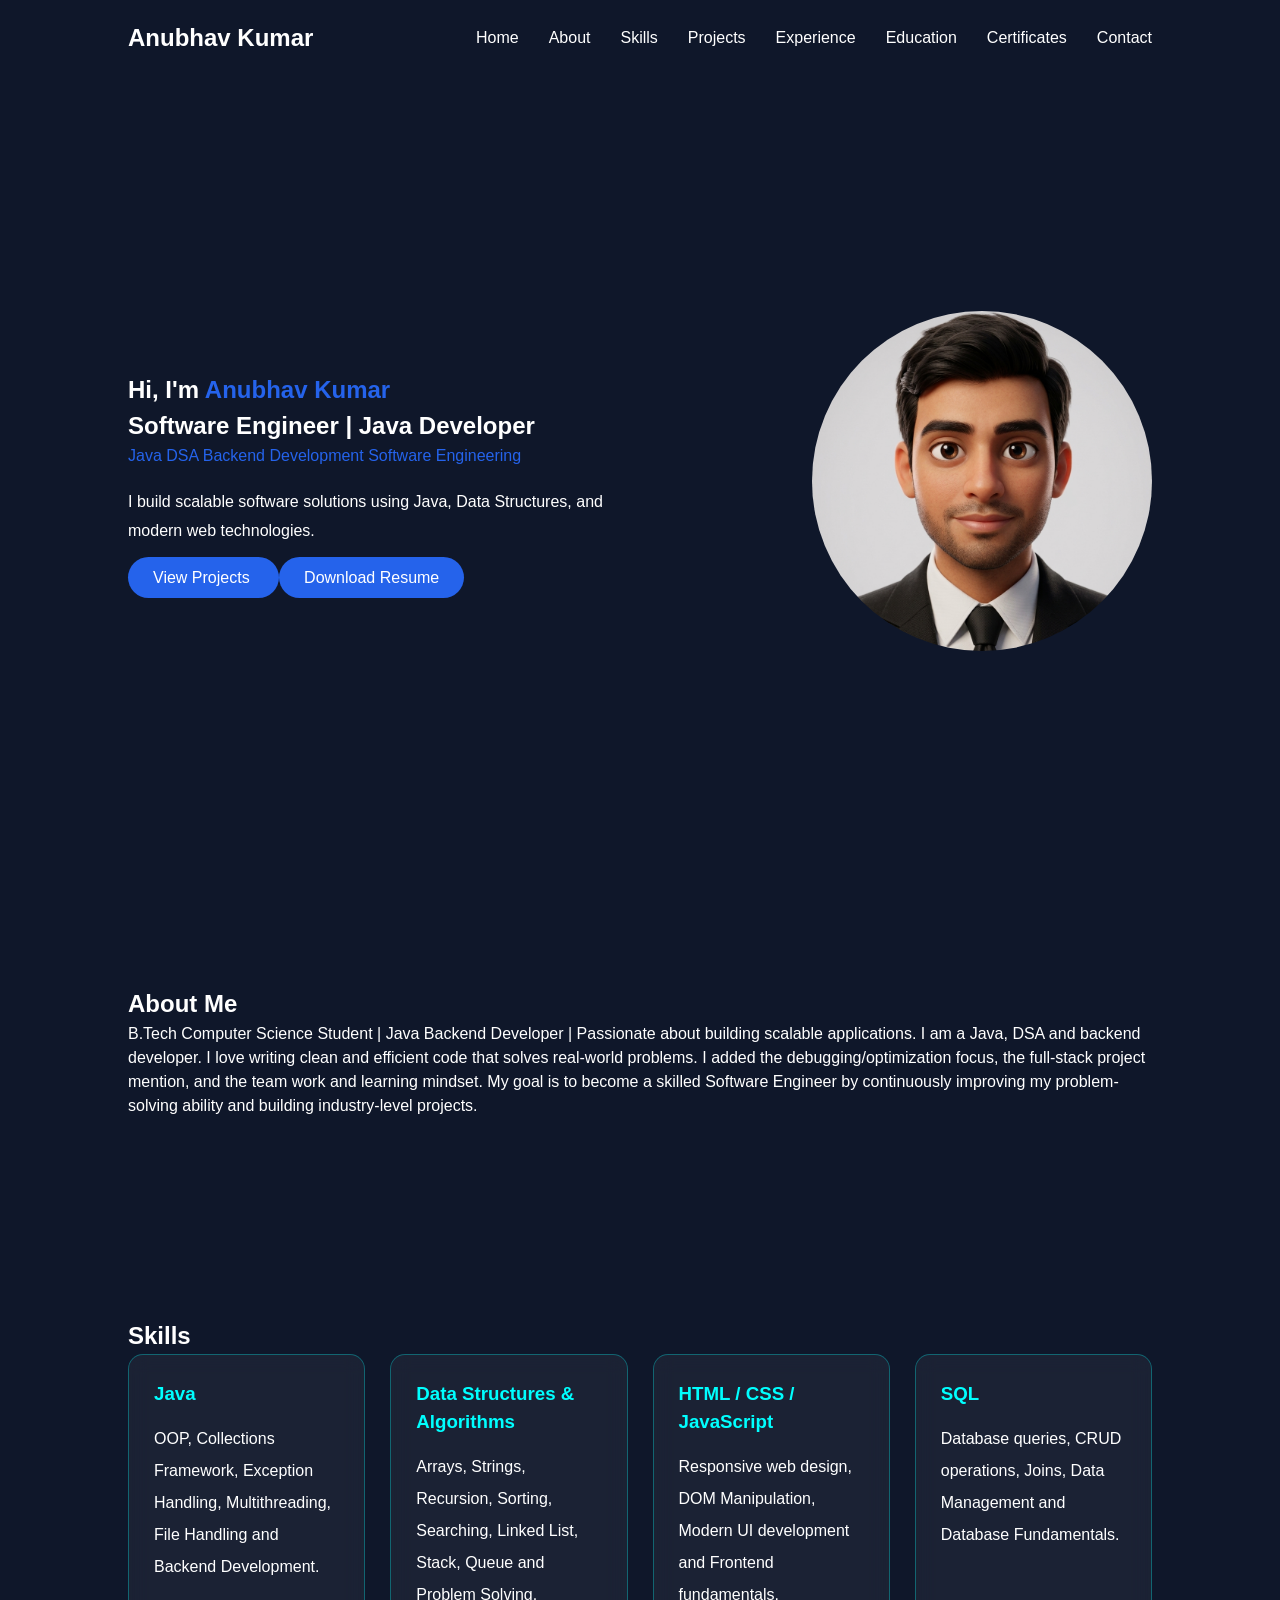
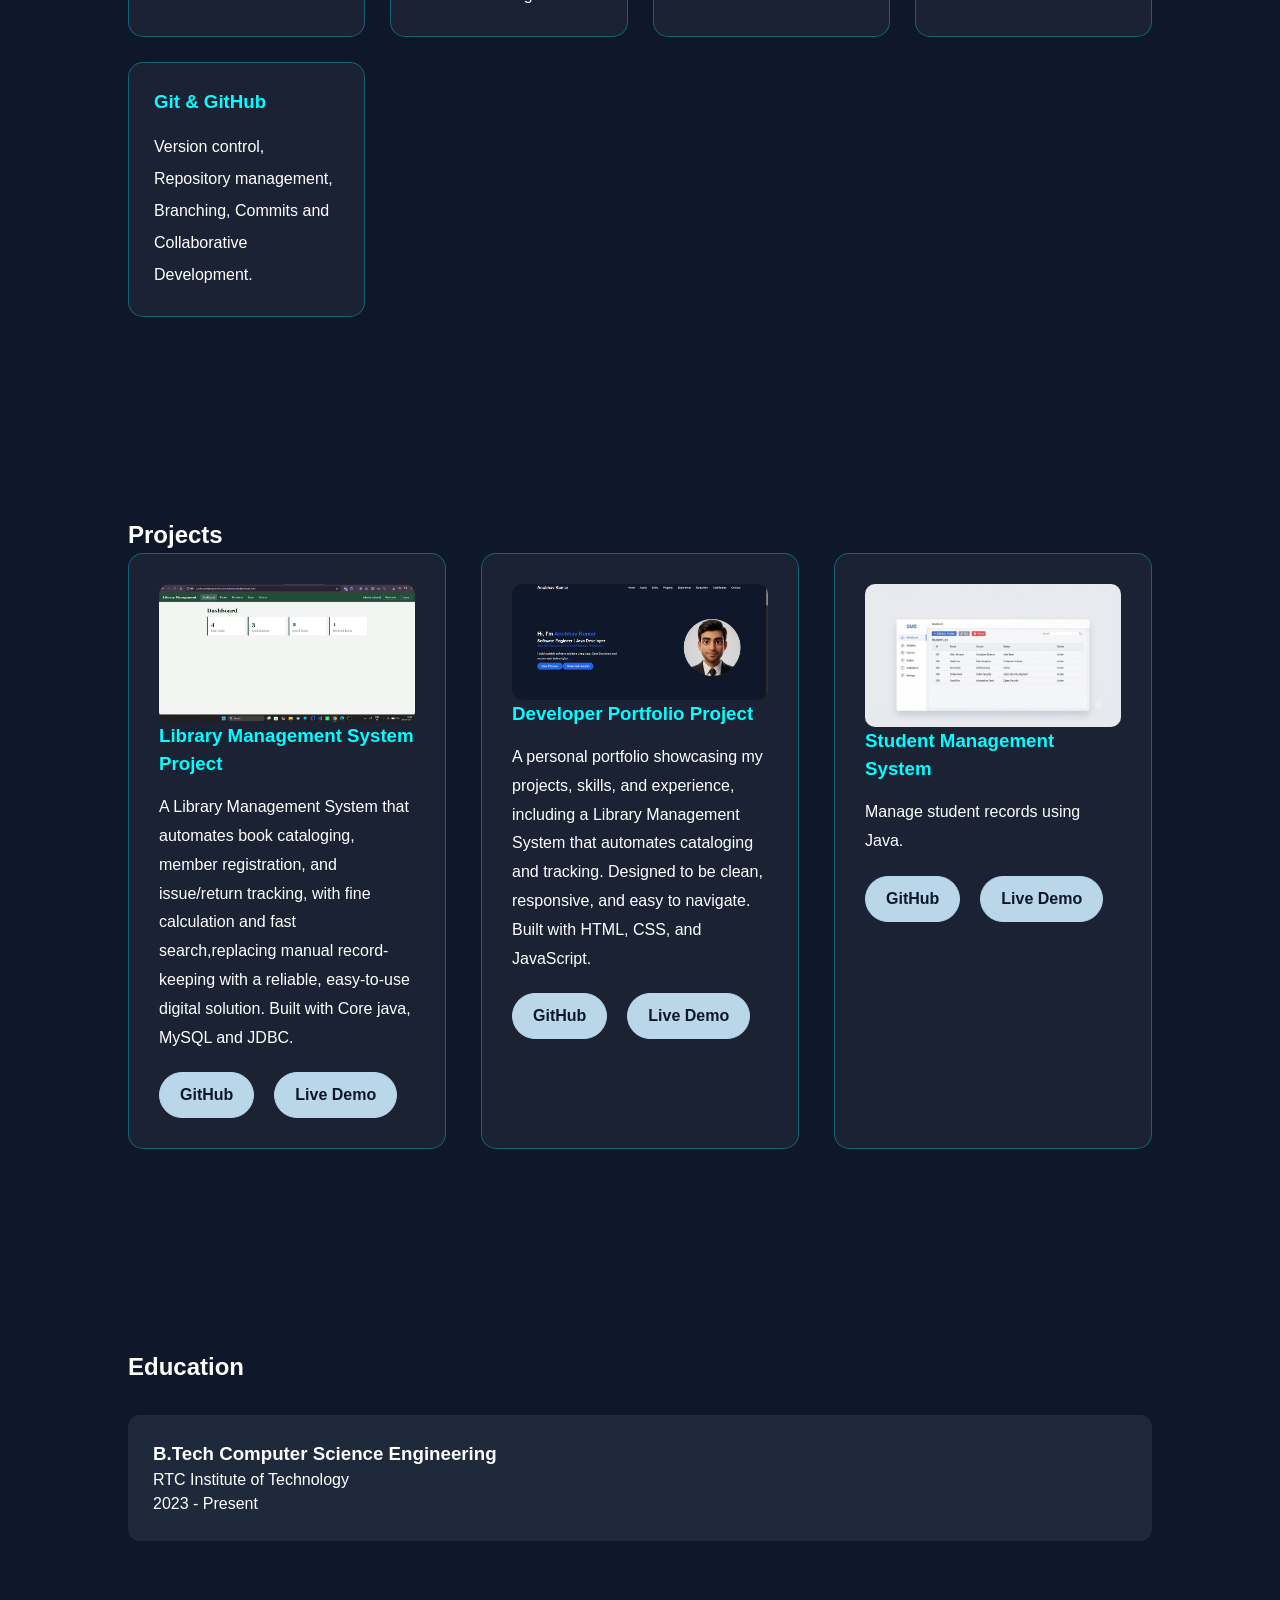
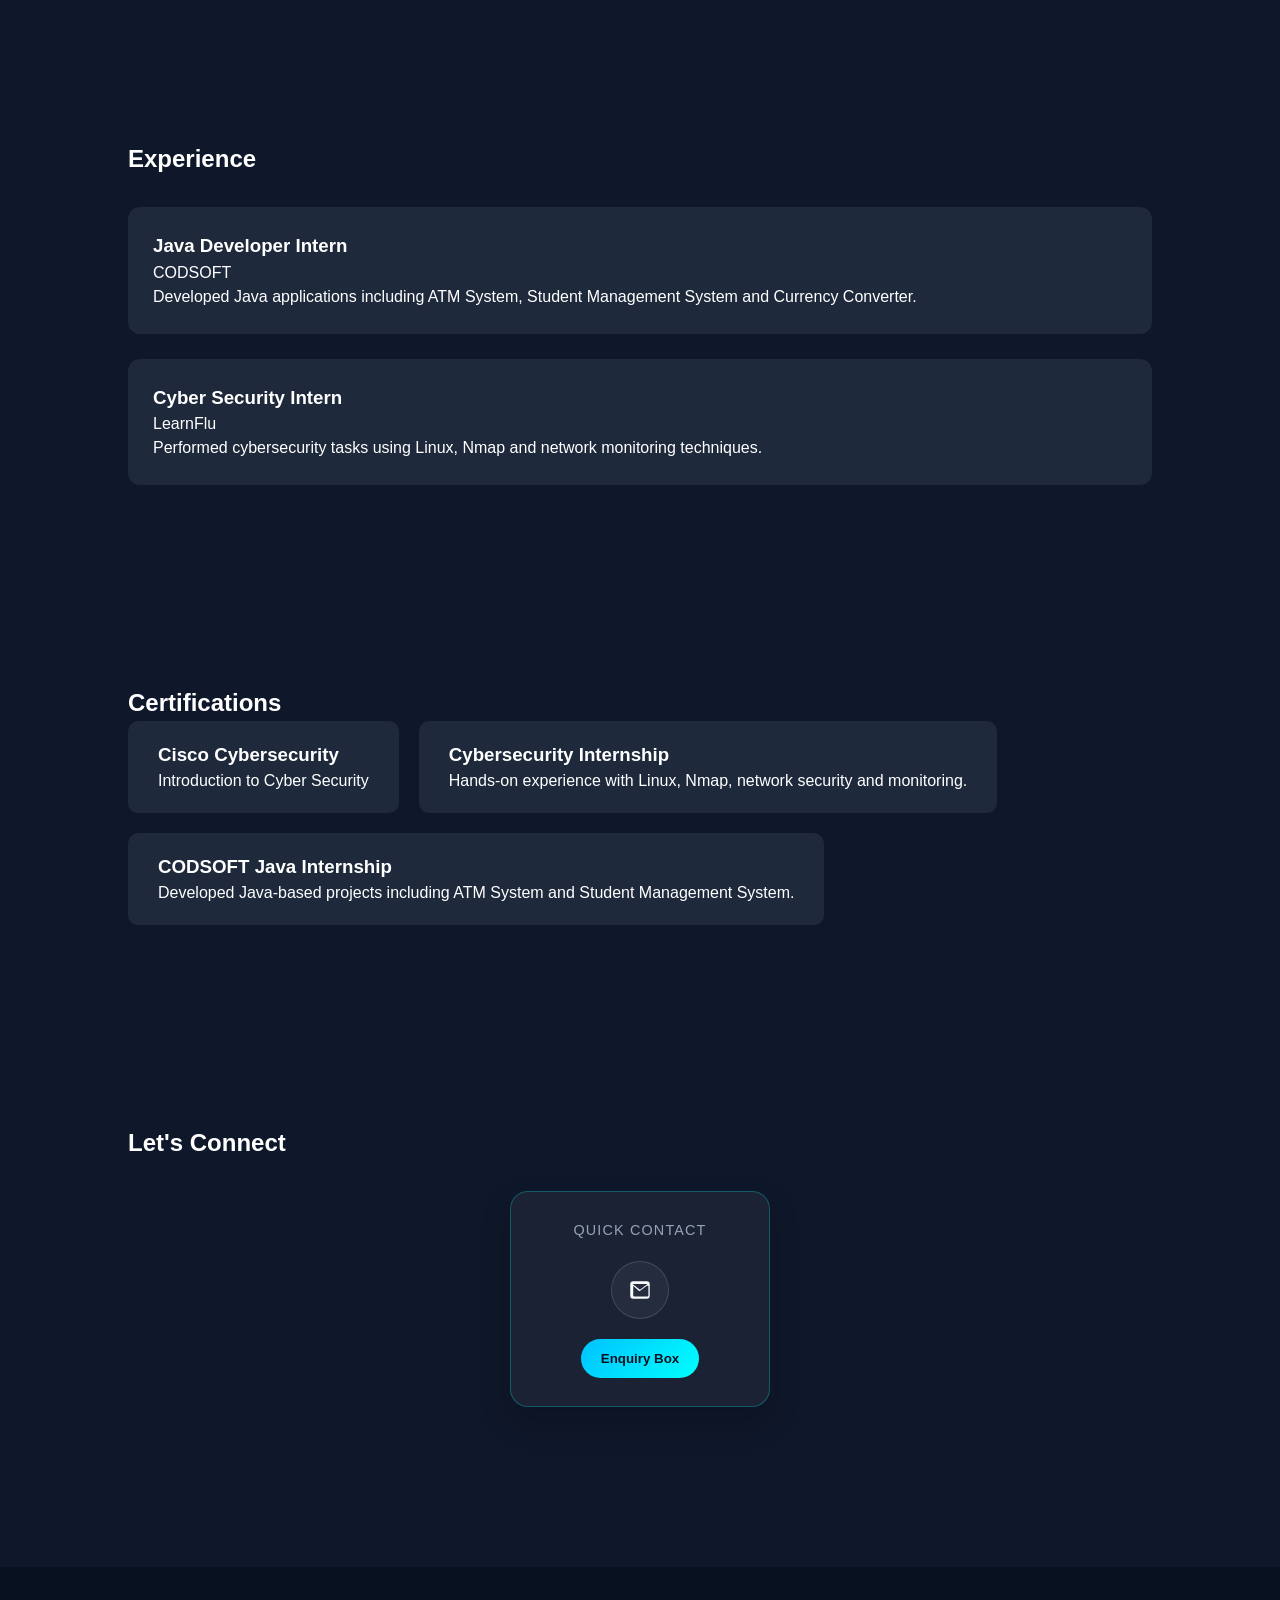
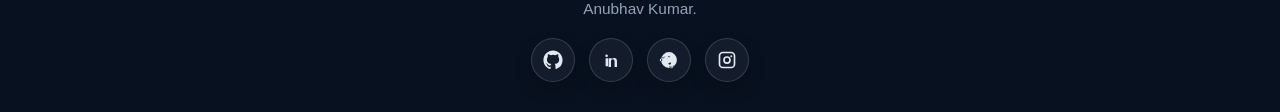
==== index.html @ 06cc213c "Update index.html" ====
<!DOCTYPE html>
<html lang="en">

<head>
    <meta charset="UTF-8">
    <meta name="viewport" content="width=device-width, initial-scale=1.0">

    <title>Anubhav's Portfolio</title>

    <link rel="stylesheet" href="css/reset.css">
    <link rel="stylesheet" href="css/variable.css">
    <link rel="stylesheet" href="css/main.css">
    <link rel="stylesheet" href="css/animations.css">
    <link rel="stylesheet" href="css/components.css">
    <link rel="stylesheet" href="css/responsive.css">

</head>

<body>

    <!-- Navbar -->
    <header>
        <nav class="navbar">
            <h2 class="logo">Anubhav Kumar  </h2>

           <ul class="nav-links">

            <li><a href="#home">Home</a></li>
            <li><a href="#about">About</a></li>
            <li><a href="#skills">Skills</a></li>
            <li><a href="#projects">Projects</a></li>
            <li><a href="#experience">Experience</a></li>
            <li><a href="#education">Education</a></li>
            <li><a href="#certifications">Certificates</a></li>
            <li><a href="#contact">Contact</a></li>

</ul>
        </nav>
    </header>


    <!-- Hero Section -->
    <section id="home" class="hero">

        <div class="hero-text">

            <h1>
                Hi, I'm <span>Anubhav Kumar</span>
            </h1>

            <h2>
                Software Engineer | Java Developer
            </h2>

            <div class="hero-tags">

            <span>Java</span>
            <span>DSA</span>
            <span>Backend Development</span>
            <span>Software Engineering</span>

</div>

            <p>
                I build scalable software solutions using Java,
                Data Structures, and modern web technologies.
            </p>

            <div class="hero-buttons">

            <a href="#projects" class="btn">
            View Projects
            </a>

            <a href="assets/projects/resume.pdf" class="btn secondary">
            Download Resume
</a>

</div>

        </div>


        <div class="hero-image">

            <img src="assets/profile/profile.png"
            alt="Anubhav Profile">

        </div>

    </section>



    <!-- About Section -->
    <section id="about" class="section">

        <h2>About Me</h2>

        <p>
        B.Tech Computer Science Student | Java Backend Developer | Passionate about building scalable applications.
        I am a Java, DSA and backend developer. I love writing clean and efficient code that solves real-world problems.
        I added the debugging/optimization focus, the full-stack project mention, and the team work and learning mindset.
        My goal is to become a skilled Software Engineer by continuously improving my problem-solving ability and building industry-level
        projects.
        </p>

    </section>



    <!-- Skills Section -->
    <section id="skills" class="section">

    <h2>Skills</h2>

    <div class="skills-container">


<div class="skill-card">

<h3>
Java
</h3>

<p>
OOP, Collections Framework, Exception Handling,
Multithreading, File Handling and Backend Development.
</p>

</div>



<div class="skill-card">

<h3>
Data Structures & Algorithms
</h3>

<p>
Arrays, Strings, Recursion, Sorting, Searching,
Linked List, Stack, Queue and Problem Solving.
</p>

</div>



<div class="skill-card">

<h3>
HTML / CSS / JavaScript
</h3>

<p>
Responsive web design, DOM Manipulation,
Modern UI development and Frontend fundamentals.
</p>

</div>



<div class="skill-card">

<h3>
SQL
</h3>

<p>
Database queries, CRUD operations,
Joins, Data Management and Database Fundamentals.
</p>

</div>



<div class="skill-card">

<h3>
Git & GitHub
</h3>

<p>
Version control, Repository management,
Branching, Commits and Collaborative Development.
</p>

</div>

</div>
</section>



    <!-- Projects Section -->
    <section id="projects" class="section">

        <h2>Projects</h2>


        <div class="project-container">


            <div class="project-card">

              <img
                src="assets/projects/Dashboard.png"
                alt="Library Management System Project">

                <h3>
                    Library Management System Project
                </h3>

               <p>
                A Library Management System that automates book cataloging, member registration,
                and issue/return tracking, with fine calculation and fast search,replacing
                manual record-keeping with a reliable, easy-to-use digital solution. Built with Core java, MySQL and JDBC.
                </p>

                <div class="project-links">
               <ul>
                <li><a href="https://github.com/Anubhavkr0007/library-Management--System">GitHub</a></li>

                <li><a href="#">Live Demo
                </a>
                </li>
                </ul>

            </div>

            </div>

            <div class="project-card">
                <img
                src="assets/projects/Preview.png"
                alt="Enterprise banking system project">

            <h3>
            Developer Portfolio Project
            </h3>

            <p>
            A personal portfolio showcasing my projects, skills, and experience,
            including a Library Management System that automates cataloging and tracking.
            Designed to be clean, responsive, and easy to navigate.
            Built with HTML, CSS, and JavaScript.
            </p>

            <div class="project-links">
               <ul>
                <li><a href="https://github.com/Anubhavkr0007/Portfolio">GitHub</a></li>

                <li><a href="https://my-portfolioio.vercel.app/">Live Demo
                </a>
                </li>
                </ul>
            </div>

        </div>



            <div class="project-card">

                <img src="assets/projects/student-management-system.png"
                alt="Student Management System">
                <h3>
                    Student Management System
                </h3>

                <p>
                    Manage student records using Java.
                </p>

                <div class="project-links">

                <ul>
                <li><a href="https://github.com/Anubhavkr0007/CODSOFT_TASK_5">GitHub</a></li>

                <li><a href="https://lnkd.in/p/dpTBhFwh">Live Demo
                </a>
                </li>
                </ul>

            </div>

            </div>



        </div>


    </section>

    <section id="education" class="section">

    <h2>Education</h2>

    <div class="timeline">

        <div class="timeline-card">

            <h3>B.Tech Computer Science Engineering</h3>

            <p>RTC Institute of Technology</p>

            <span>2023 - Present</span>

        </div>

    </div>

</section>

<section id="experience" class="section">

<h2>Experience</h2>

<div class="timeline">

<div class="timeline-card">

<h3>Java Developer Intern</h3>

<p>CODSOFT</p>

<span>
Developed Java applications including ATM System,
Student Management System and Currency Converter.
</span>

</div>

<div class="timeline-card">

<h3>Cyber Security Intern</h3>

<p>LearnFlu</p>

<span>
Performed cybersecurity tasks using Linux,
Nmap and network monitoring techniques.
</span>

</div>

</div>

</section>

<section id="certifications" class="section">

<h2>Certifications</h2>

<div class="certificate-container">


    <div class="certificate-card">

        <h3>
            Cisco Cybersecurity
        </h3>

        <p>
            Introduction to Cyber Security
        </p>

    </div>


    <div class="certificate-card">

        <h3>
            Cybersecurity Internship
        </h3>

        <p>
            Hands-on experience with Linux,
            Nmap, network security and monitoring.
        </p>


    </div>



    <div class="certificate-card">

        <h3>
            CODSOFT Java Internship
        </h3>

        <p>
            Developed Java-based projects including
            ATM System and Student Management System.
        </p>

    </div>


</div>

</section>

<section id="contact" class="section">

<h2>Let's Connect</h2>

<div class="contact-wrapper">

    <div class="contact-card">

        <p class="contact-label">Quick Contact</p>

        <a class="mail-link" href="mailto:anubhavkumar2607@gmail.com" aria-label="Send an email">
            <svg viewBox="0 0 24 24" aria-hidden="true"><path d="M3 6.75A2.75 2.75 0 0 1 5.75 4h12.5A2.75 2.75 0 0 1 21 6.75v10.5A2.75 2.75 0 0 1 18.25 20H5.75A2.75 2.75 0 0 1 3 17.25V6.75Zm2.1-.25 6.9 5.24 6.9-5.24H5.1Zm13.15 1.5-6.03 4.58a1.25 1.25 0 0 1-1.44 0L5.75 8v9.25c0 .41.34.75.75.75h12.5c.41 0 .75-.34.75-.75V8Z"/></svg>
        </a>

        <button class="enquiry-trigger" type="button">Enquiry Box</button>

    </div>

</div>

<div class="contact-modal" id="contactModal" aria-hidden="true">

    <div class="contact-modal-backdrop" data-close-modal="true"></div>

    <div class="contact-modal-dialog" role="dialog" aria-modal="true" aria-labelledby="contactModalTitle">

        <button class="modal-close" type="button" aria-label="Close enquiry form">×</button>

        <h3 id="contactModalTitle">Work & Enquiry</h3>

        <form class="contact-form" action="mailto:anubhavkumar2607@gmail.com" method="post" enctype="text/plain">

            <label>
                Full Name
                <input type="text" name="name" placeholder="Your name" required>
            </label>

            <label>
                Email
                <input type="email" name="email" placeholder="Your email" required>
            </label>

            <label>
                Message
                <textarea name="message" placeholder="Tell me about your project or enquiry..." required></textarea>
            </label>

            <button type="submit">Send Message</button>  
            <p class="contact-form-status" id="contactFormStatus" role="status" aria-live="polite"></p>
            

        </form>

    </div>

</div>

</section>

<footer>

<p class="footer-text">
Anubhav Kumar.

</p>

<div class="social-links">

<a class="social-link" href="https://github.com/Anubhavkr0007" aria-label="GitHub" target="_blank" rel="noreferrer">
  <svg viewBox="0 0 24 24" aria-hidden="true"><path d="M12 .5C5.65.5.5 5.65.5 12c0 5.08 3.29 9.39 7.86 10.9.58.11.79-.25.79-.56v-2.17c-3.2.7-3.88-1.53-3.88-1.53-.53-1.35-1.3-1.71-1.3-1.71-1.06-.72.08-.71.08-.71 1.17.08 1.78 1.2 1.78 1.2 1.04 1.79 2.72 1.27 3.39.97.11-.76.41-1.28.75-1.57-2.55-.29-5.24-1.28-5.24-5.68 0-1.25.45-2.28 1.18-3.08-.12-.29-.51-1.46.11-3.04 0 0 .97-.31 3.17 1.18a10.95 10.95 0 0 1 5.77 0c2.19-1.49 3.16-1.18 3.16-1.18.62 1.58.23 2.75.11 3.04.74.8 1.18 1.83 1.18 3.08 0 4.41-2.7 5.38-5.27 5.66.42.37.79 1.09.79 2.2v3.26c0 .31.2.68.8.56A11.51 11.51 0 0 0 23.5 12C23.5 5.65 18.35.5 12 .5Z"/></svg>
</a>
<a class="social-link" href="https://www.linkedin.com/in/anubhavkr07/" aria-label="LinkedIn" target="_blank" rel="noreferrer">
  <svg viewBox="0 0 24 24" aria-hidden="true"><path d="M6.94 8.5A1.56 1.56 0 1 1 6.94 5.4a1.56 1.56 0 0 1 0 3.1ZM5.5 9.8h2.9v9.7H5.5V9.8Zm4.67 0h2.77v1.33h.04c.39-.73 1.33-1.5 2.74-1.5 2.93 0 3.47 1.93 3.47 4.44v6.43h-2.9v-6.02c0-1.43-.03-3.27-1.99-3.27-2 0-2.31 1.56-2.31 3.16v6.13h-2.9V9.8Z"/></svg>
</a>
<a class="social-link" href="https://leetcode.com/u/Anubhavkr26/" aria-label="LeetCode" target="_blank" rel="noreferrer">
  <svg viewBox="0 0 24 24" aria-hidden="true"><path d="M17.72 6.48c.56.56.56 1.47 0 2.03l-1.06 1.06a1.44 1.44 0 0 1-2.03-2.03l1.06-1.06a1.44 1.44 0 0 1 2.03 0ZM7.3 16.9c-.56.56-1.47.56-2.03 0l-1.06-1.06a1.44 1.44 0 0 1 2.03-2.03l1.06 1.06c.56.56.56 1.47 0 2.03Zm3.38-2.3 2.14-2.14 1.41 1.41-2.14 2.14-1.41-1.41Zm-1.64-5.86A8.5 8.5 0 0 1 18 12.15a1.82 1.82 0 0 1-2.57 1.64l-2.51-1.15-2.46 2.45-1.42-1.41 2.46-2.45-1.13-2.45A1.82 1.82 0 0 1 9.26 7.6c.81 0 1.53.39 1.94 1.04Zm2.76 8.35a1.5 1.5 0 0 0 2.12 0 1.5 1.5 0 0 0 0-2.12 1.5 1.5 0 0 0-2.12 0 1.5 1.5 0 0 0 0 2.12Zm-8.38-8.5A1.5 1.5 0 1 0 7.25 7.2a1.5 1.5 0 0 0 0 2.12Zm8.38 11.25A1.5 1.5 0 1 0 17.38 18a1.5 1.5 0 0 0 0 2.12Zm-9.38-9.38a1.5 1.5 0 1 0 0 3 1.5 1.5 0 0 0 0-3Zm9.38-3a1.5 1.5 0 1 0 0 3 1.5 1.5 0 0 0 0-3ZM12 2.5a9.5 9.5 0 1 1 0 19 9.5 9.5 0 0 1 0-19Z"/></svg>
</a>
<a class="social-link" href="https://www.instagram.com/anubhav.kumaaar/" aria-label="Instagram" target="_blank" rel="noreferrer">
  <svg viewBox="0 0 24 24" aria-hidden="true"><path d="M7 2h10a5 5 0 0 1 5 5v10a5 5 0 0 1-5 5H7a5 5 0 0 1-5-5V7a5 5 0 0 1 5-5Zm0 2a3 3 0 0 0-3 3v10a3 3 0 0 0 3 3h10a3 3 0 0 0 3-3V7a3 3 0 0 0-3-3H7Zm5 3.35A4.65 4.65 0 1 1 7.35 12 4.65 4.65 0 0 1 12 7.35Zm0 2A2.65 2.65 0 1 0 14.65 12 2.65 2.65 0 0 0 12 9.35Zm5.15-3.1a1.15 1.15 0 1 1-1.15 1.15 1.15 1.15 0 0 1 1.15-1.15Z"/></svg>
</a>

</div>

</footer>

<script src="js/main.js"></script>

</body>

</html>
---- css/variable.css ----
/* ==============================
   ROOT VARIABLES
================================ */

:root {

    /* Primary Theme Colors */

    --primary-color:#2563eb;

    --secondary-color:#00ffff;

    --accent-color:#7c3aed;

    --project-link-bg:#BAD7E9;

    --project-link-hover:#a9cde2;

    --project-link-text:#0f172a;


    /* Background Colors */

    --background:#0f172a;

    --surface-color:#08111f;

    --card-color:#1e293b;


    /* Text Colors */

    --text-color:#ffffff;

    --muted-text:#94a3b8;


    /* Border & Effects */

    --border-color:rgba(0,255,255,0.3);

    --glass-bg:rgba(255,255,255,0.05);


    /* Shadows */

    --box-shadow:
    0 10px 30px rgba(0,0,0,0.3);


    --glow-shadow:
    0 10px 25px rgba(37,99,235,0.4);


    /* Border Radius */

    --radius-small:10px;

    --radius-medium:15px;

    --radius-large:25px;


    /* Spacing */

    --section-padding:80px 10%;


    /* Font */

    --font-main:Arial, sans-serif;

}
---- css/main.css ----
/* ==============================
   GLOBAL STYLES
================================ */

body {

    background: var(--background);
    color: var(--text-color);
    font-family: Arial, sans-serif;

}


html {

    scroll-behavior: smooth;

}


section {

    scroll-margin-top: 80px;

}


/* ==============================
   NAVBAR
================================ */


.navbar {

    display:flex;
    justify-content:space-between;
    align-items:center;

    padding:20px 10%;

}


.nav-links {

    display:flex;
    gap:30px;

}


.nav-links a {

    color:white;
    text-decoration:none;
    transition:.3s;

}


.nav-links a:hover {

    color:var(--primary-color);

}



/* ==============================
   HERO SECTION
================================ */


.hero {

    min-height:90vh;

    display:flex;
    justify-content:space-between;
    align-items:center;

    padding:0 10%;

}



.hero-text {

    max-width:550px;

}



.hero-text span {

    color:var(--primary-color);

}



.hero-text p {

    max-width:500px;

    margin:20px 0;

    line-height:1.8;

}



.hero-image img {

    width:340px;
    height:340px;

    object-fit:cover;

    object-position:center 30%;

    border-radius:50%;

}



/* ==============================
   BUTTON
================================ */


.btn {

    transition:.3s;

}



.btn:hover {

    transform:translateY(-5px);

    box-shadow:
    0 10px 25px rgba(37,99,235,.4);

}



/* ==============================
   COMMON SECTION
================================ */


.section {

    padding:100px 10%;

}



/* ==============================
   ABOUT SECTION
================================ */


.about {

    padding:80px 10%;

    color:white;

}



.about h2 {

    font-size:35px;

    margin-bottom:30px;

    color:#00fffbac;

}



.about-container {

    max-width:900px;

    line-height:1.8;

    font-size:18px;

}



/* ==============================
   SKILLS SECTION
================================ */


.skills {

    padding:80px 10%;

    color:white;

}



.skills h2 {

    font-size:35px;

    margin-bottom:30px;

    color:#00ffff;

}



.skills-container {

    display:grid;

    grid-template-columns:repeat(4,1fr);

    gap:25px;

}



.skill-card {

    background:rgba(255,255,255,0.05);

    border:1px solid rgba(0,255,255,0.3);

    padding:25px;

    border-radius:15px;

    backdrop-filter:blur(10px);

    transition:.3s;

}



.skill-card:hover {

    transform:translateY(-10px);

    border-color:#00ffff;

}



.skill-card h3 {

    color:#00ffff;

    margin-bottom:15px;

}



.skill-card p {

    line-height:2;

}



/* ==============================
   PROJECT SECTION
================================ */

.projects{

    padding:80px 10%;

    color:white;

}



.projects h2{

    font-size:35px;

    margin-bottom:30px;

    color:#00ffff;

}



.section-description{

    line-height:1.8;

    max-width:700px;

    margin-bottom:40px;

}



.project-container{

    display:grid;

    grid-template-columns:repeat(3,1fr);

    gap:35px;

}



.project-card{

    background:rgba(255,255,255,0.05);

    border:1px solid rgba(0,255,255,0.3);

    padding:30px;

    border-radius:15px;

    backdrop-filter:blur(10px);

    transition:.3s;

}



.project-card:hover{

    transform:translateY(-10px);

    border-color:#00ffff;

}



.project-card h3{

    color:#00ffff;

    margin-bottom:15px;

}



.project-card p{

    line-height:1.8;

}



.tech-stack{

    display:flex;

    flex-wrap:wrap;

    gap:10px;

    margin:20px 0;

}



.tech-stack span{

    padding:7px 14px;

    border-radius:20px;

    background:rgba(0,255,255,0.1);

    border:1px solid rgba(0,255,255,0.3);

    font-size:14px;

}



.project-buttons,
.project-links ul{

    display:flex;

    flex-wrap:wrap;

    gap:20px;

    list-style:none;

    padding:0;

    margin:20px 0 0;

}


.project-buttons a,
.project-links a{

    text-decoration:none;

    display:inline-flex;

    align-items:center;

    justify-content:center;

    padding:10px 20px;

    border-radius:999px;

    background:var(--project-link-bg);

    border:1px solid var(--project-link-bg);

    color:var(--project-link-text);

    font-weight:600;

    transition:all 0.3s ease;

}


.project-buttons a:hover,
.project-links a:hover{

    color:var(--project-link-text);

    border-color:var(--project-link-hover);

    background:var(--project-link-hover);

    box-shadow:
    0 4px 12px rgba(186,215,233,0.35);

    transform:translateY(-3px);

}


.project-buttons a:focus-visible,
.project-links a:focus-visible{

    outline:3px solid var(--project-link-bg);

    outline-offset:3px;

}



/* ==============================
   EXPERIENCE TIMELINE
================================ */


.timeline {

    display:flex;

    flex-direction:column;

    gap:25px;

    margin-top:30px;

}



.timeline-card {

    padding:25px;

    background:var(--card-color);

    border-radius:12px;

    transition:.3s;

}



.timeline-card:hover {

    transform:translateY(-5px);

}



/* ==============================
   CERTIFICATES
================================ */


.certificate-container {

    display:flex;

    gap:20px;

    flex-wrap:wrap;

}



.certificate-card {

    padding:20px 30px;

    background:var(--card-color);

    border-radius:10px;

}

/* ==============================
   CONTACT
================================ */

.contact-wrapper {

    display:flex;

    justify-content:center;

    margin-top:30px;

}

.contact-card {

    background:rgba(255,255,255,0.05);

    border:1px solid rgba(0,255,255,0.25);

    border-radius:18px;

    padding:28px;

    box-shadow:0 15px 30px rgba(0,0,0,0.18);

    display:flex;

    flex-direction:column;

    align-items:center;

    gap:20px;

    min-width:260px;

}

.contact-label {

    margin:0;

    font-size:0.9rem;

    letter-spacing:0.08em;

    text-transform:uppercase;

    color:var(--muted-text);

}

.mail-link {

    display:inline-flex;

    align-items:center;

    justify-content:center;

    width:58px;

    height:58px;

    border-radius:50%;

    color:#f8fafc;

    text-decoration:none;

    background:rgba(148,163,184,0.08);

    border:1px solid rgba(148,163,184,0.25);

    transition:transform 0.25s ease, color 0.25s ease, border-color 0.25s ease, background 0.25s ease;

}

.mail-link:hover,
.mail-link:focus-visible {

    color:#00ffff;

    transform:translateY(-3px);

    border-color:rgba(0,255,255,0.8);

    background:rgba(0,255,255,0.08);

}

.mail-link svg {

    width:26px;

    height:26px;

    fill:currentColor;

}

.enquiry-trigger {

    padding:12px 20px;

    border:none;

    border-radius:999px;

    background:linear-gradient(135deg, #00c2ff, #00ffff);

    color:#08111f;

    font-weight:700;

    cursor:pointer;

    transition:transform 0.25s ease, box-shadow 0.25s ease;

}

.enquiry-trigger:hover,
.enquiry-trigger:focus-visible {

    transform:translateY(-2px);

    box-shadow:0 10px 22px rgba(0,255,255,0.35);

}

.contact-modal {

    position:fixed;

    inset:0;

    display:flex;

    align-items:center;

    justify-content:center;

    opacity:0;

    visibility:hidden;

    pointer-events:none;

    transition:opacity 0.25s ease, visibility 0.25s ease;

    z-index:1000;

}

.contact-modal.is-open {

    opacity:1;

    visibility:visible;

    pointer-events:auto;

}

.contact-modal-backdrop {

    position:absolute;

    inset:0;

    background:rgba(2,6,23,0.72);

    backdrop-filter:blur(6px);

}

.contact-modal-dialog {

    position:relative;

    width:min(90vw, 520px);

    background:#0b1220;

    border:1px solid rgba(0,255,255,0.25);

    border-radius:18px;

    padding:28px 24px 24px;

    box-shadow:0 25px 60px rgba(0,0,0,0.45);

    z-index:1;

}

.contact-modal-dialog h3 {

    margin:0 0 20px;

    color:#00ffff;

    font-size:1.5rem;

    text-align:center;

}

.modal-close {

    position:absolute;

    top:12px;

    right:12px;

    width:34px;

    height:34px;

    border:none;

    border-radius:50%;

    background:rgba(148,163,184,0.12);

    color:#f8fafc;

    font-size:1.5rem;

    cursor:pointer;

}

.contact-form {

    display:flex;

    flex-direction:column;

    gap:18px;

    background:transparent;

    border:none;

    padding:0;

    box-shadow:none;

}

.contact-form label {

    display:flex;

    flex-direction:column;

    gap:8px;

    color:#e2e8f0;

    font-weight:600;

}

.contact-form input,
.contact-form textarea {

    width:100%;

    padding:14px 16px;

    border-radius:12px;

    border:1px solid rgba(148,163,184,0.25);

    background:rgba(15,23,42,0.7);

    color:#f8fafc;

    font:inherit;

    resize:vertical;

    min-height:52px;

    box-sizing:border-box;

}

.contact-form input:focus,
.contact-form textarea:focus {

    outline:none;

    border-color:#00ffff;

    box-shadow:0 0 0 3px rgba(0,255,255,0.15);

}

.contact-form textarea {

    min-height:140px;

}

.contact-form button {

    align-self:flex-start;

    padding:12px 22px;

    border:none;

    border-radius:999px;

    background:linear-gradient(135deg, #00c2ff, #00ffff);

    color:#08111f;

    font-weight:700;

    cursor:pointer;

    transition:transform 0.25s ease, box-shadow 0.25s ease;

}

.contact-form button:hover,
.contact-form button:focus-visible {

    transform:translateY(-2px);

    box-shadow:0 10px 22px rgba(0,255,255,0.35);

}




/* ==============================
   FOOTER
================================ */


footer {

    padding:30px;

    text-align:center;

    background:#08111f;

    margin-top:60px;

}

.footer-text {

    margin:0 0 18px;

    color:var(--muted-text);

    font-size:0.96rem;

}

.social-links {

    display:flex;

    justify-content:center;

    align-items:center;

    gap:14px;

    flex-wrap:wrap;

}

.social-link {

    width:44px;

    height:44px;

    display:inline-flex;

    justify-content:center;

    align-items:center;

    border-radius:50%;

    color:#e2e8f0;

    background:rgba(148,163,184,0.08);

    border:1px solid rgba(148,163,184,0.25);

    box-shadow:0 8px 18px rgba(0,0,0,0.18);

    transition:transform 0.25s ease, box-shadow 0.25s ease, border-color 0.25s ease, background 0.25s ease;

}

.social-link:hover,
.social-link:focus-visible {

    transform:translateY(-3px) scale(1.04);

    background:rgba(59,130,246,0.12);

    border-color:rgba(96,165,250,0.8);

    box-shadow:0 10px 25px rgba(59,130,246,0.25);

}

.social-link svg {

    width:20px;

    height:20px;

    fill:currentColor;

}

.social-link:nth-child(2):hover,
.social-link:nth-child(2):focus-visible {

    background:rgba(14,165,233,0.12);

    border-color:rgba(14,165,233,0.8);

}

.social-link:nth-child(3):hover,
.social-link:nth-child(3):focus-visible {

    background:rgba(250,204,21,0.12);

    border-color:rgba(250,204,21,0.8);

}

.social-link:nth-child(4):hover,
.social-link:nth-child(4):focus-visible {

    background:rgba(236,72,153,0.12);

    border-color:rgba(236,72,153,0.8);

}
---- css/animations.css ----
/* ==============================
   NAVBAR ENTRY ANIMATION
================================ */


.navbar{

    animation: navbarEntry 1s ease;

}



@keyframes navbarEntry{

    from{

        opacity:0;

        transform:translateY(-30px);

    }


    to{

        opacity:1;

        transform:translateY(0);

    }

}



/* ==============================
   PROFILE IMAGE ANIMATION
================================ */


.hero-image img{

    animation:
    profileEntry 1.2s ease,
    floating 4s ease-in-out infinite;

}



@keyframes profileEntry{


    from{

        opacity:0;

        transform:scale(.5);

    }


    to{

        opacity:1;

        transform:scale(1);

    }

}



@keyframes floating{


    0%{

        transform:translateY(0);

    }


    50%{

        transform:translateY(-15px);

    }


    100%{

        transform:translateY(0);

    }

}



/* ==============================
   SECTION SCROLL ANIMATION
================================ */


.animate-section{


    opacity:0;

    transform:translateY(50px);

    transition:

    opacity .8s ease,

    transform .8s ease;


}



.animate-section.show{


    opacity:1;

    transform:translateY(0);


}




/* ==============================
   CARD SCROLL ANIMATION
================================ */


.animate-card{


    opacity:0;

    transform:translateY(40px);

    transition:.7s ease;


}



.animate-card.show{


    opacity:1;

    transform:translateY(0);


}



/* ==============================
   BUTTON GLOW
================================ */


.btn:hover,
.project-buttons a:hover{


    box-shadow:

    0 0 15px #00ffff,

    0 0 30px rgba(0,255,255,.5);


}
---- css/components.css ----
/* ==============================
   BUTTON COMPONENT
================================ */


.btn {

    padding:12px 25px;

    border:none;

    border-radius:25px;

    cursor:pointer;

    background:var(--primary-color);

    color:white;

    font-size:16px;

    transition:0.3s;

}


.btn:hover {

    transform:translateY(-5px);

    box-shadow:
    0 10px 25px rgba(37,99,235,.4);

}



/* ==============================
   PROJECT IMAGE
================================ */


.project-card img {

    width:100%;

    border-radius:10px;

    display:block;

}
---- css/responsive.css ----
/* ==============================
   TABLET RESPONSIVE
================================ */

@media(max-width:900px){


    /* HERO */

    .hero{

        flex-direction:column;

        text-align:center;

        gap:40px;

        padding:60px 5%;

    }


    .hero-text{

        max-width:100%;

    }


    .hero-image img{

        width:280px;

        height:280px;

    }



    /* NAVBAR */

    .navbar{

        flex-direction:column;

        gap:20px;

    }


    .nav-links{

        flex-wrap:wrap;

        justify-content:center;

    }



    /* SKILLS */

    .skills-container{

        grid-template-columns:repeat(2,1fr);

    }



    /* PROJECTS */

    .project-container{

        justify-content:center;

    }


}



/* ==============================
   MOBILE RESPONSIVE
================================ */

@media(max-width:600px){


    /* NAVBAR */

    .navbar{

        padding:20px 5%;

    }


    .nav-links{

        flex-direction:column;

        align-items:center;

        gap:15px;

    }



    /* HERO */

    .hero{

        padding:50px 5%;

    }


    .hero-image img{

        width:220px;

        height:220px;

    }


    .hero-text h1{

        font-size:28px;

    }


    .hero-text p{

        font-size:15px;

    }



    /* SECTIONS */

    .section,
    .about,
    .skills{

        padding:60px 5%;

    }



    /* SKILLS */

    .skills-container{

        grid-template-columns:1fr;

    }



    .skill-card{

        padding:20px;

    }



    /* PROJECT CARD */

    .project-card{

        width:100%;

    }



    /* CERTIFICATES */

    .certificate-container{

        flex-direction:column;

    }


}



/* ==============================
   SMALL MOBILE
================================ */

@media(max-width:400px){


    .hero-image img{

        width:180px;

        height:180px;

    }


    .hero-text h1{

        font-size:24px;

    }


    .btn{

        padding:10px 20px;

        font-size:14px;

    }


}

@media(max-width:1100px){

.project-container{

grid-template-columns:repeat(2,1fr);

}

}


@media(max-width:700px){

.project-container{

grid-template-columns:1fr;

}

}

/* ==============================
   RESPONSIVE DESIGN
================================ */


@media(max-width:900px){


    .hero {

        flex-direction:column;

        text-align:center;

        gap:40px;

    }


    .skills-container {

        grid-template-columns:repeat(2,1fr);

    }


}



@media(max-width:600px){


    .nav-links {

        gap:15px;

    }


    .skills-container {

        grid-template-columns:1fr;

    }


    .hero-image img {

        width:250px;

        height:250px;

    }


}
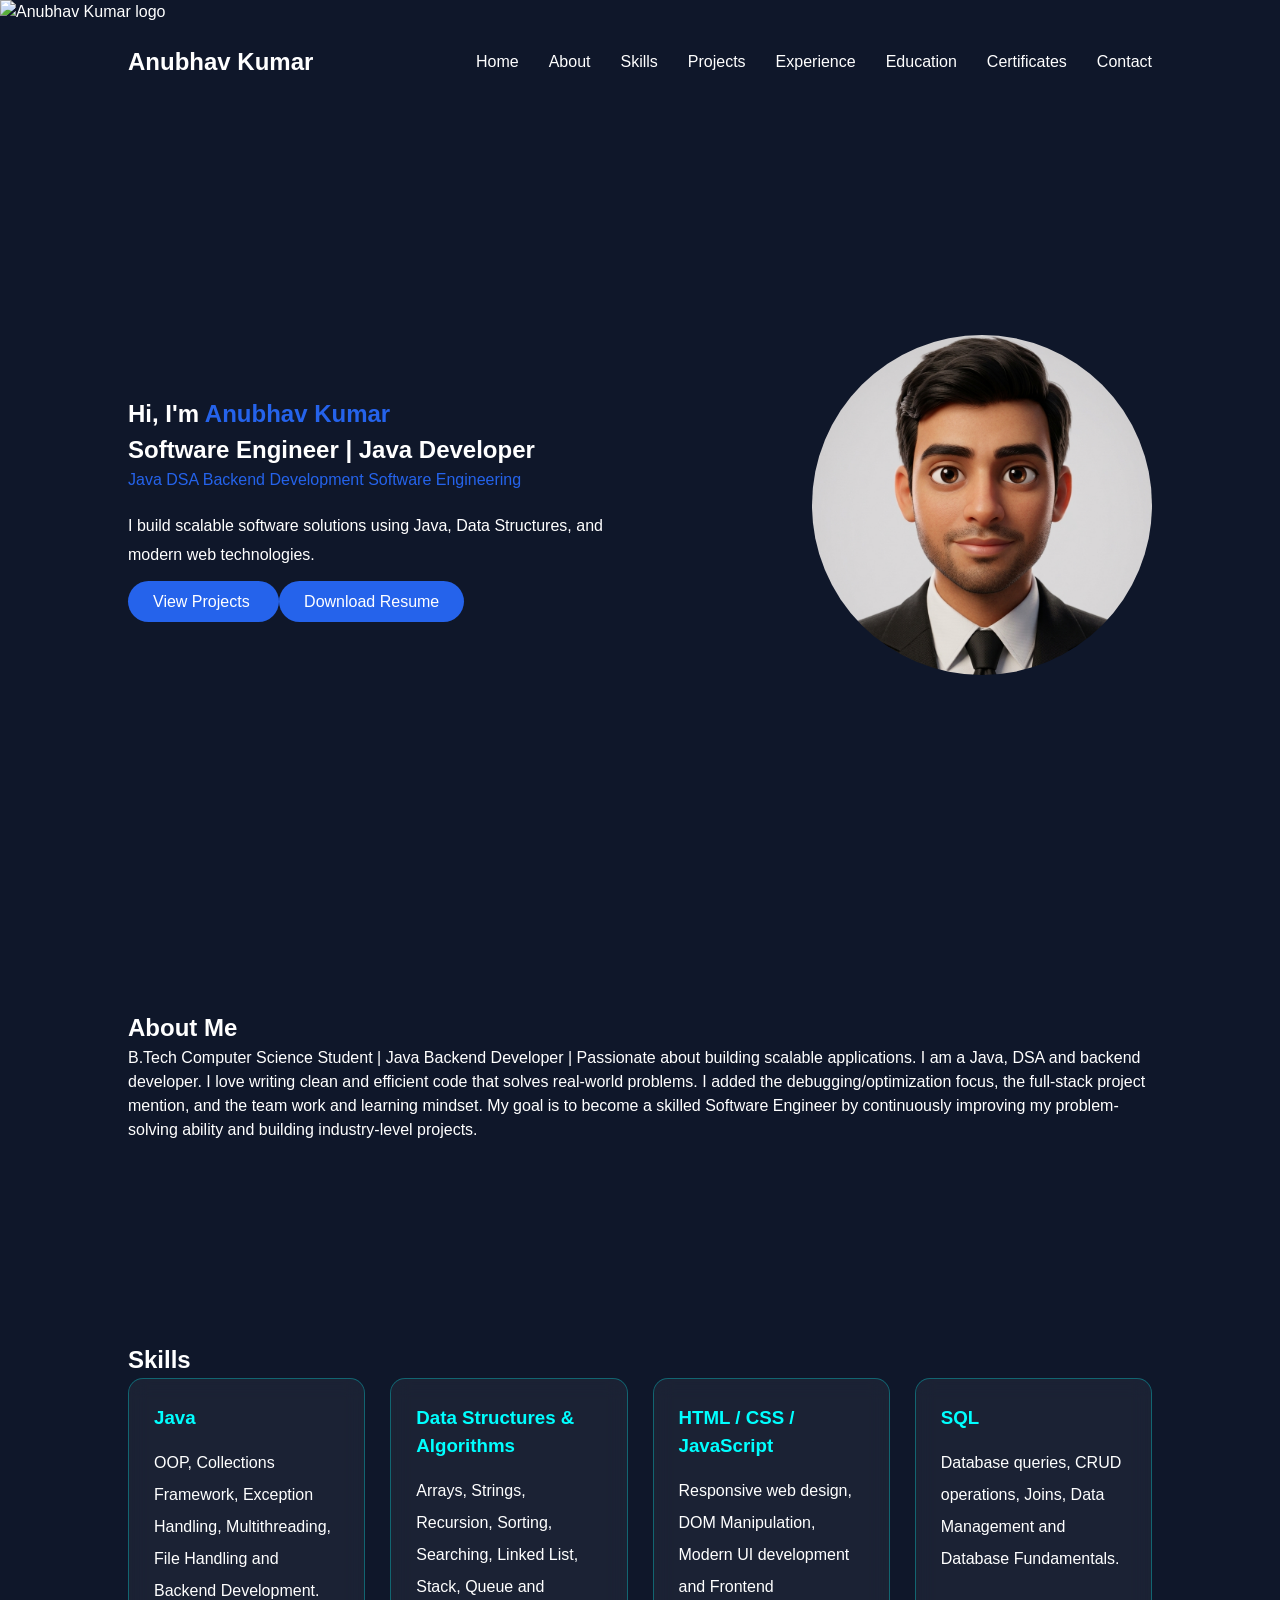
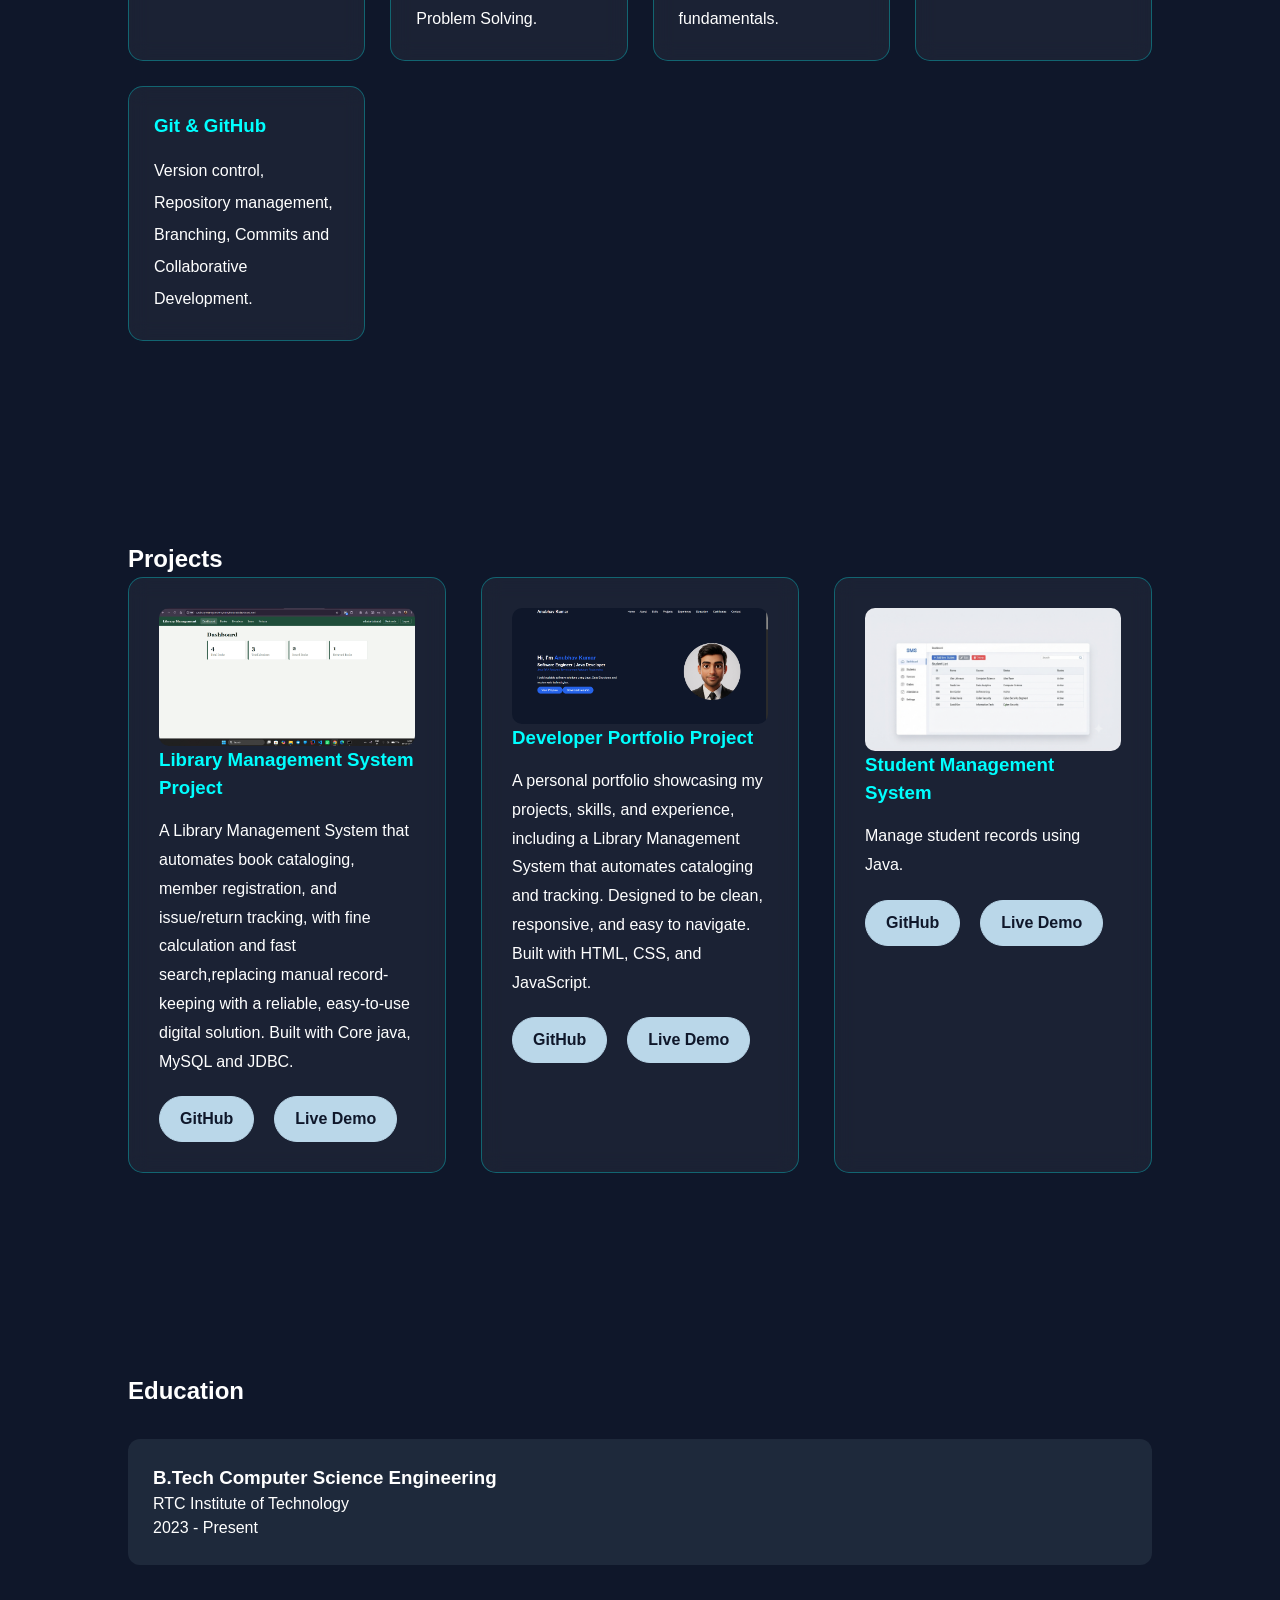
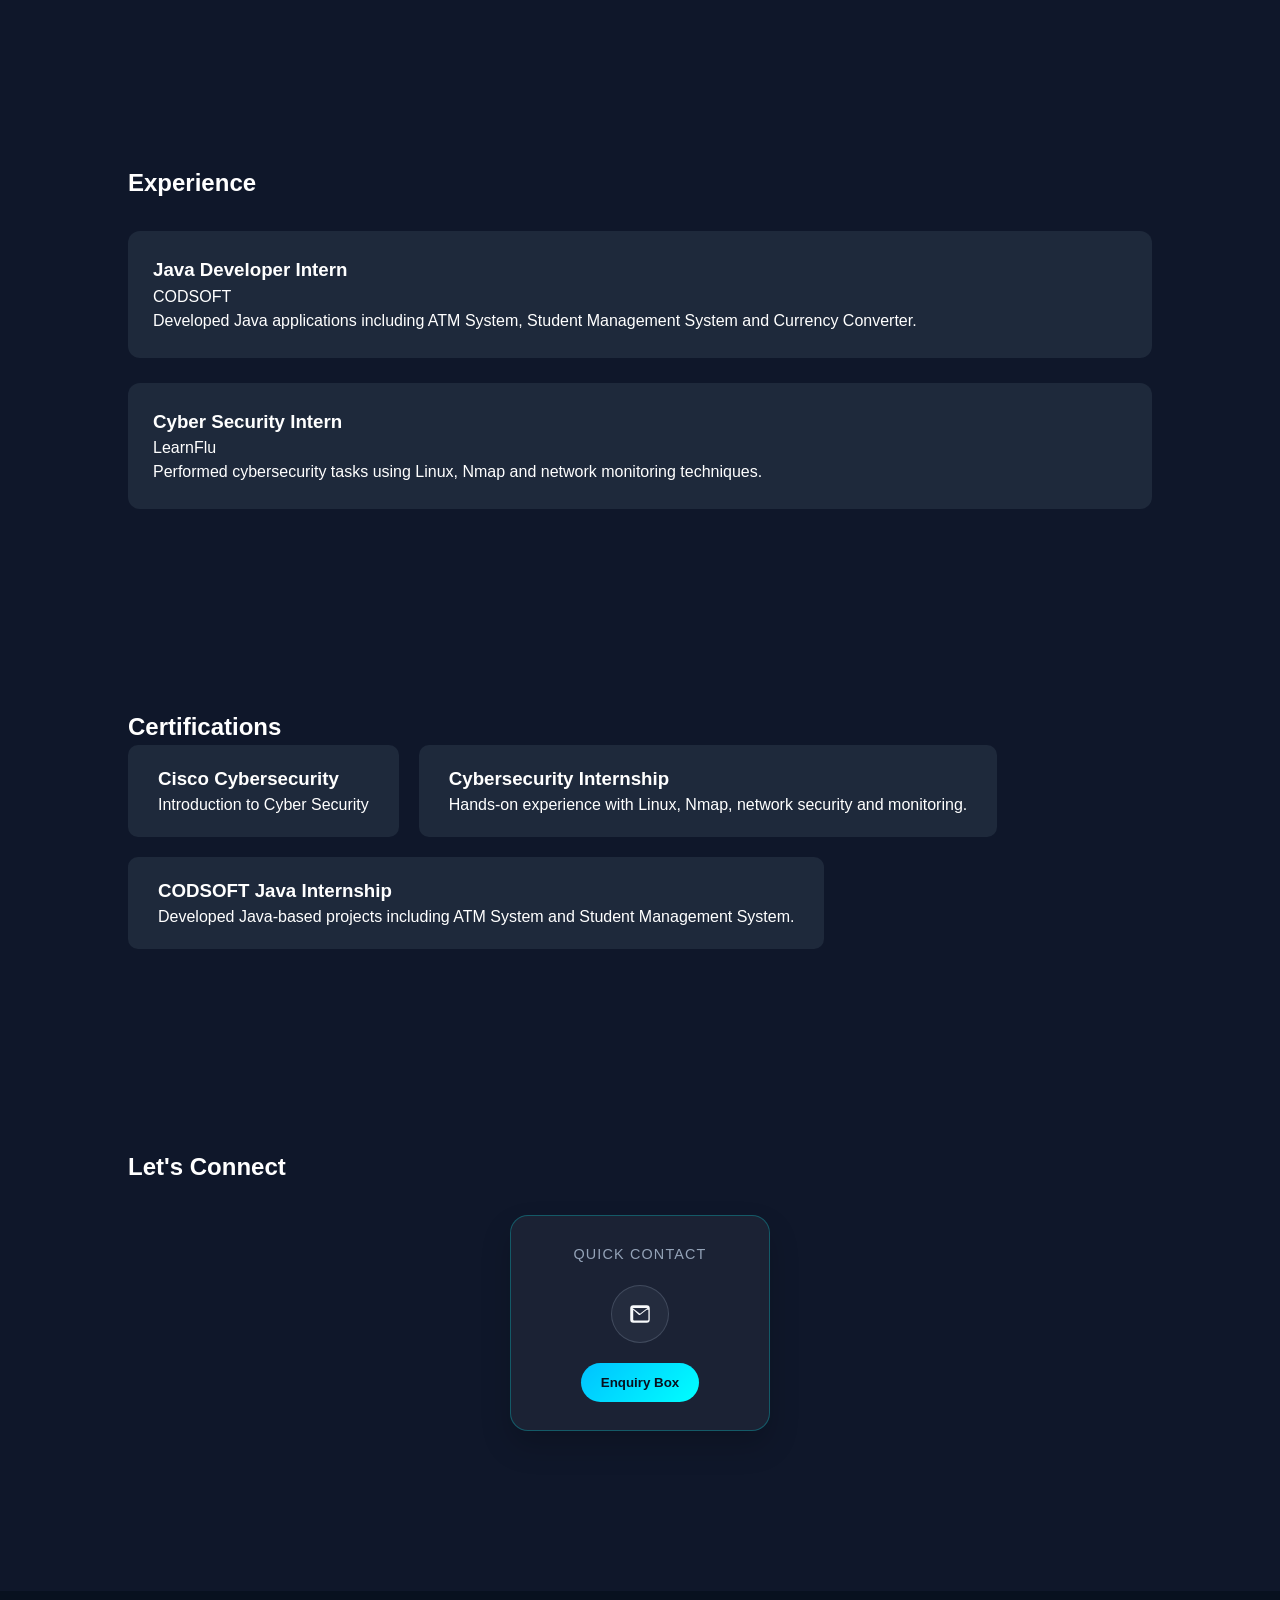
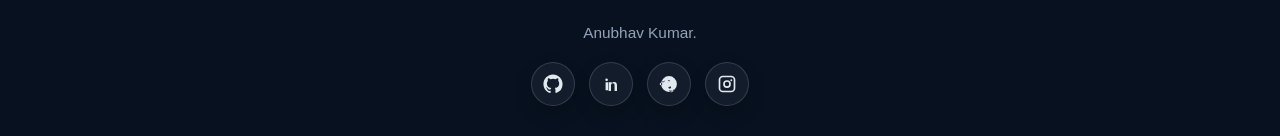
==== commit 397dbe3b: "Add page loader with logo to index.html" ====
--- a/index.html
+++ b/index.html
@@ -17,6 +17,9 @@
 </head>
 
 <body>
+    <div class="page-loader" id="pageLoader" role="status" aria-label="Loading portfolio">
+        <img src="assets/profile/portfolio-logo.png" alt="Anubhav Kumar logo">
+    </div>
 
     <!-- Navbar -->
     <header>
@@ -436,7 +439,8 @@
 
         <h3 id="contactModalTitle">Work & Enquiry</h3>
 
-        <form class="contact-form" action="mailto:anubhavkumar2607@gmail.com" method="post" enctype="text/plain">
+        <form class="contact-form" id="contactForm">
+
 
             <label>
                 Full Name
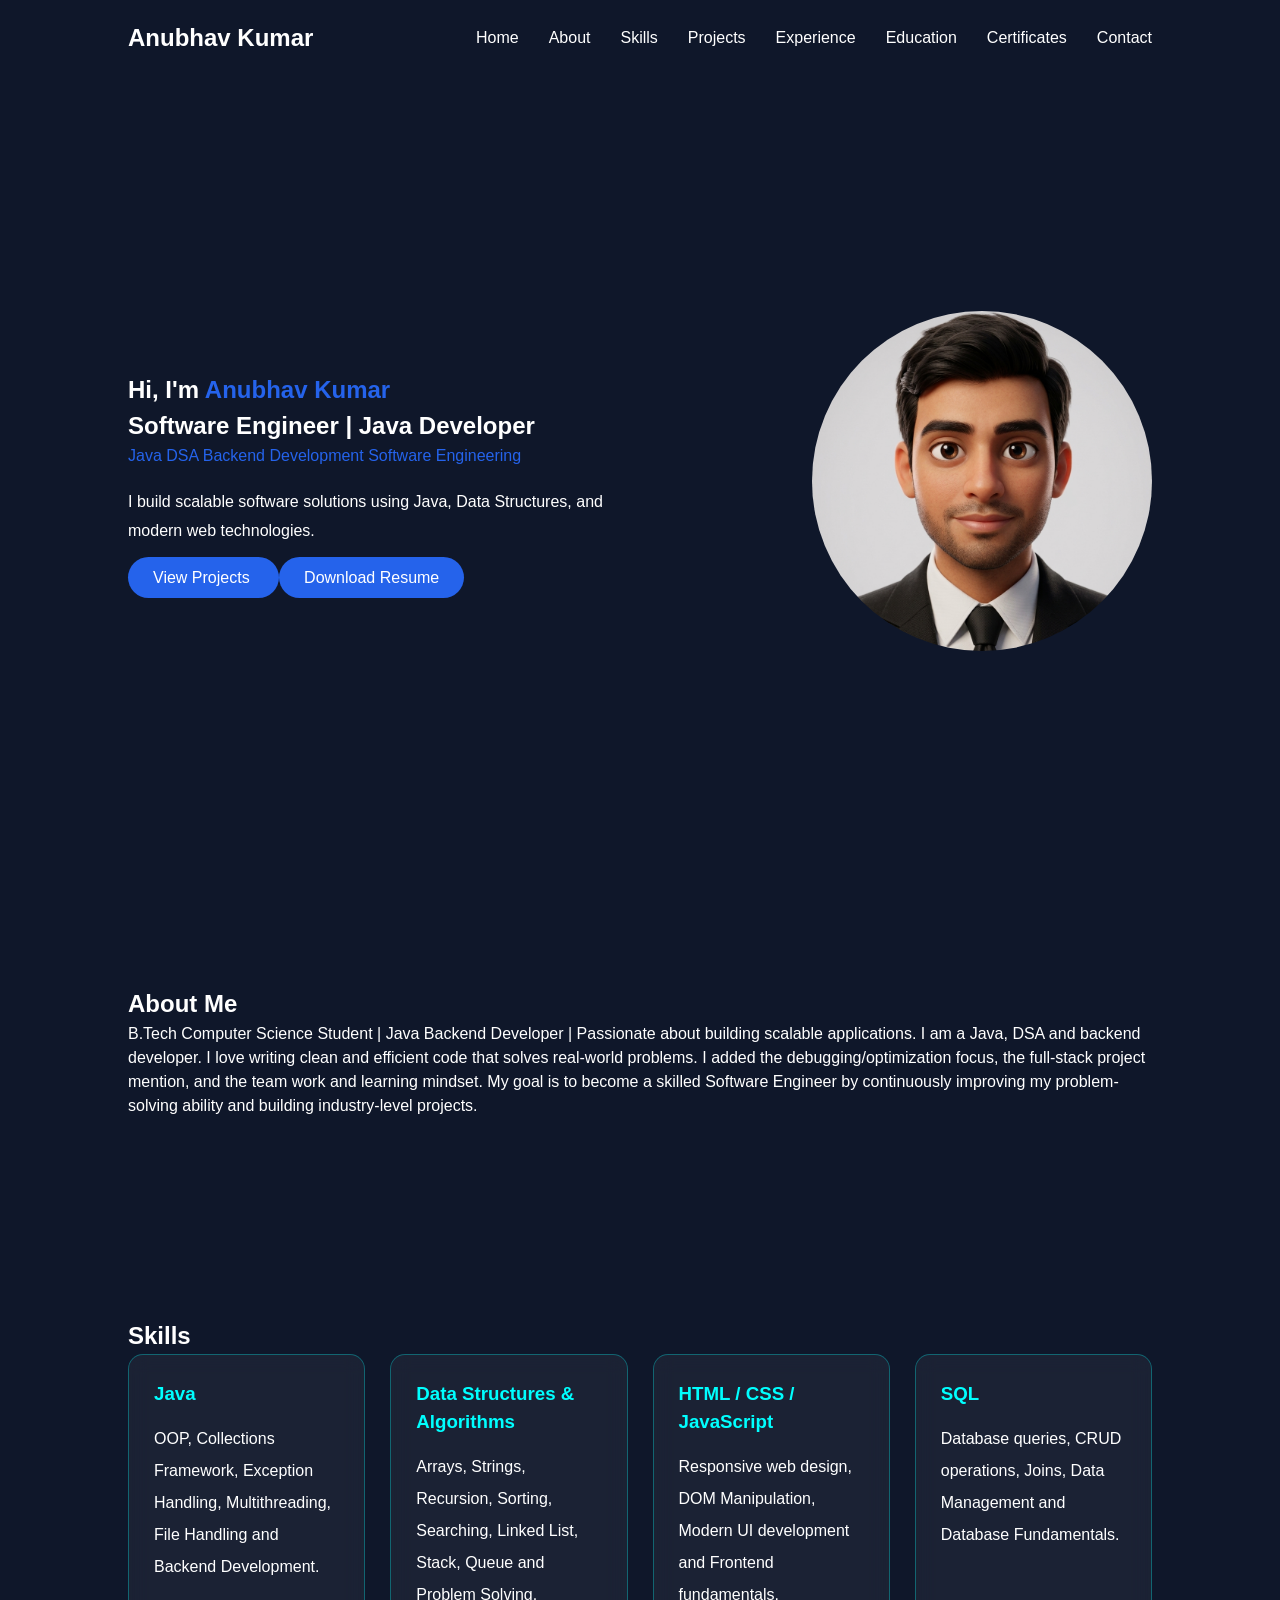
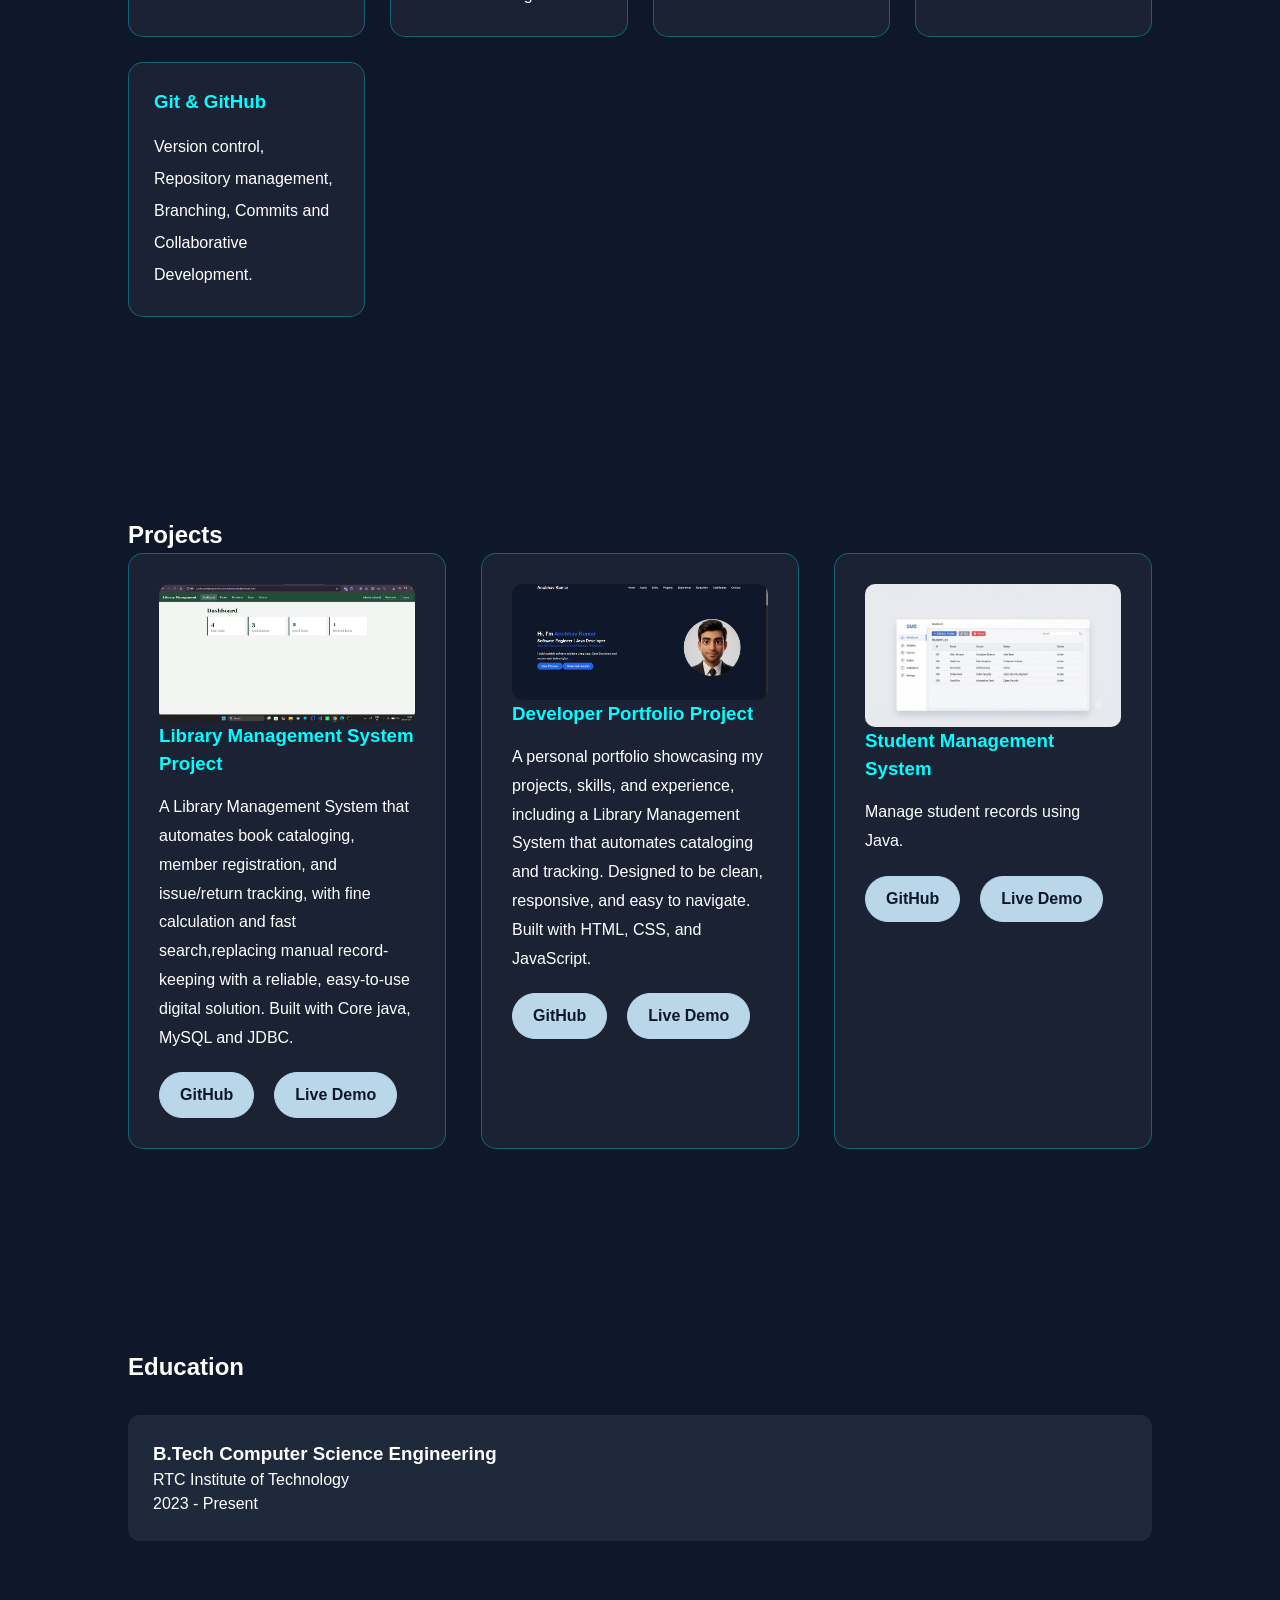
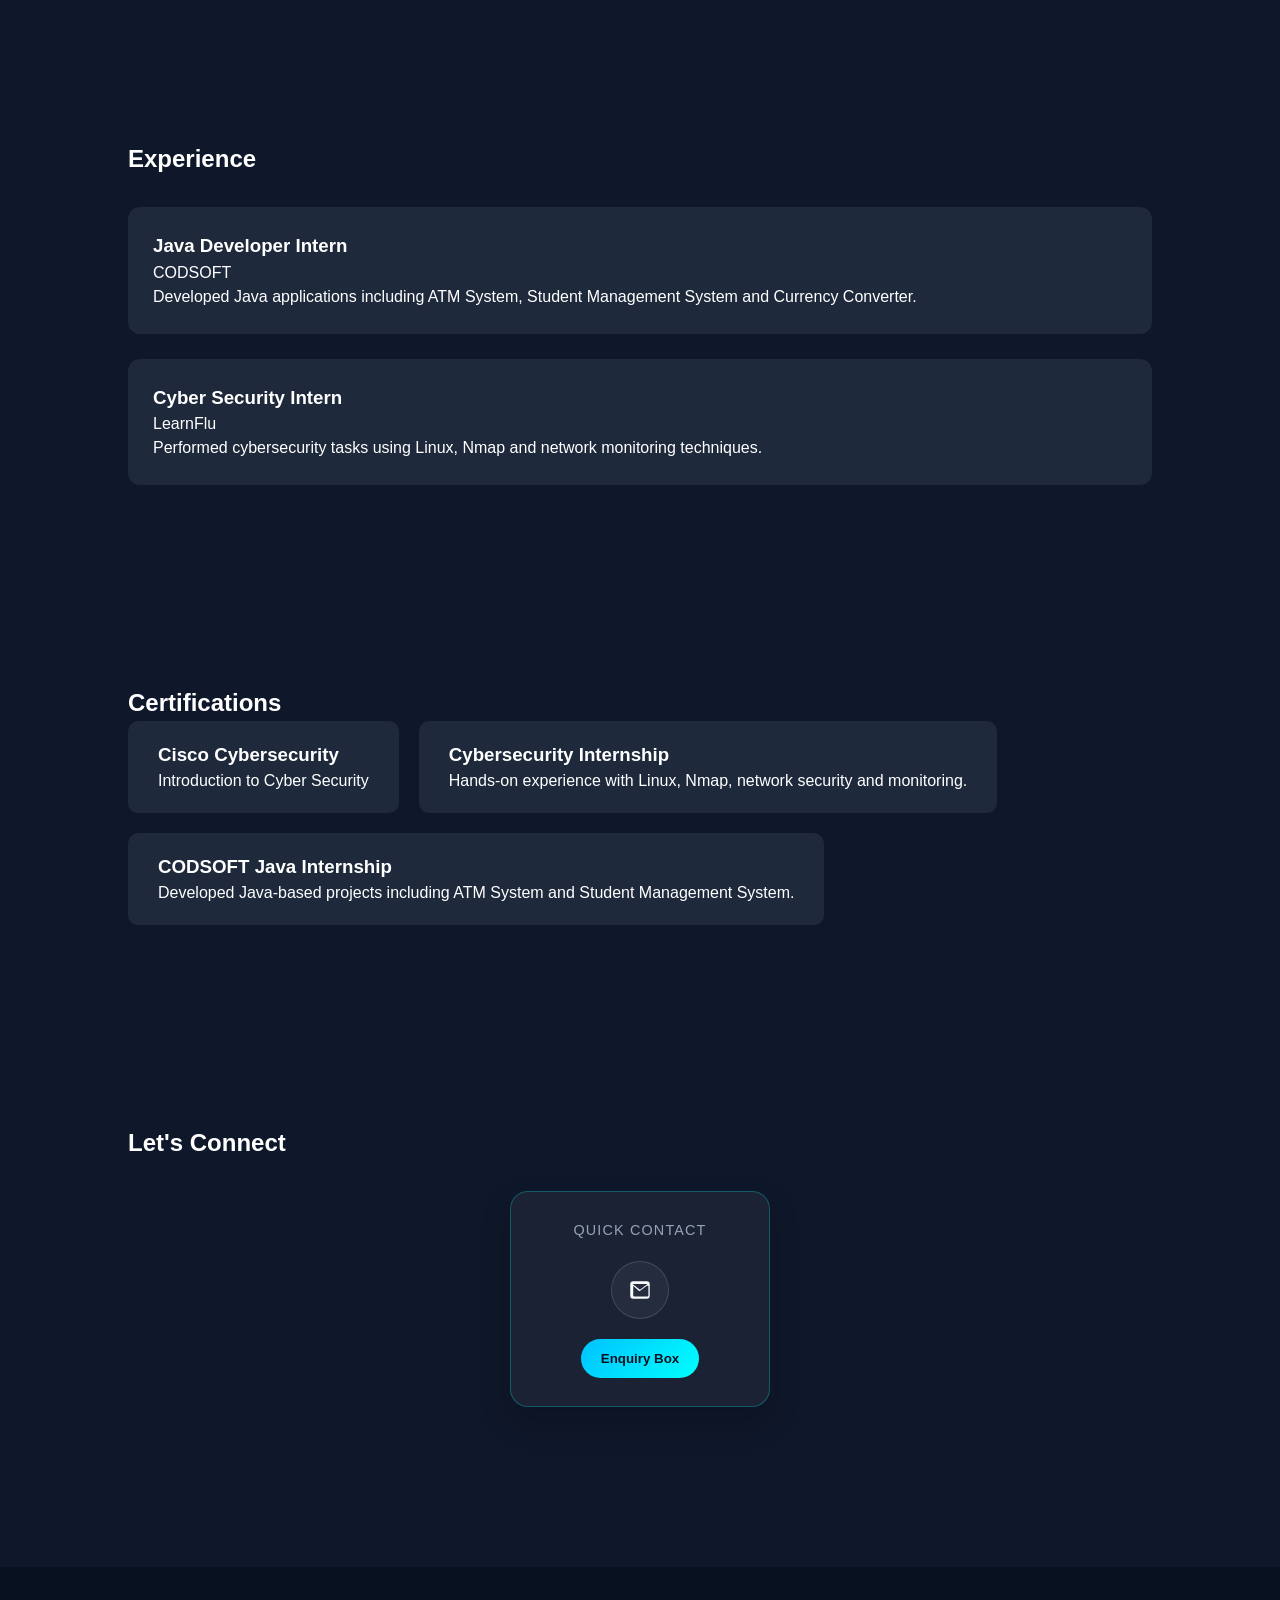
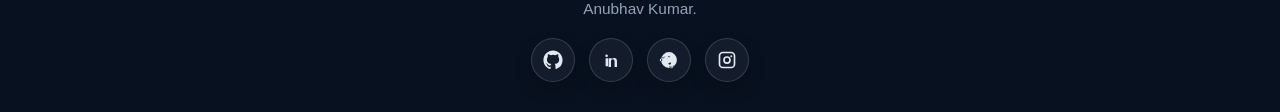
==== commit 6aabe5f7: "Update index.html" ====
--- a/index.html
+++ b/index.html
@@ -14,13 +14,31 @@
     <link rel="stylesheet" href="css/components.css">
     <link rel="stylesheet" href="css/responsive.css">
 
+        <style>
+        #pageLoader {
+            position: fixed;
+            inset: 0;
+            z-index: 2000;
+            display: flex;
+            align-items: center;
+            justify-content: center;
+            background: #050505;
+        }
+
+        #pageLoader img {
+            width: min(42vw, 220px);
+            max-height: 120px;
+            object-fit: contain;
+        }
+    </style>
+
 </head>
 
 <body>
+   
     <div class="page-loader" id="pageLoader" role="status" aria-label="Loading portfolio">
-        <img src="assets/profile/portfolio-logo.png" alt="Anubhav Kumar logo">
-    </div>
-
+        <img src="assets/profile/portfolio-logo.png" alt="" aria-hidden="true">
+    </div>
     <!-- Navbar -->
     <header>
         <nav class="navbar">
--- a/css/main.css
+++ b/css/main.css
@@ -10,6 +10,51 @@
 
 }
 
+.page-loader {
+
+    position:fixed;
+    inset:0;
+    z-index:2000;
+    display:flex;
+    align-items:center;
+    justify-content:center;
+    background:#050505;
+    transition:opacity .45s ease, visibility .45s ease;
+
+}
+
+.page-loader img {
+
+    width:min(42vw, 220px);
+    max-height:120px;
+    object-fit:contain;
+    filter:brightness(0) invert(1);
+    animation:loaderPulse 1.4s ease-in-out infinite;
+
+}
+
+.page-loader.is-hidden {
+
+    opacity:0;
+    visibility:hidden;
+    pointer-events:none;
+
+}
+
+@keyframes loaderPulse {
+
+    0%, 100% {
+        opacity:.6;
+        transform:scale(.96);
+    }
+
+    50% {
+        opacity:1;
+        transform:scale(1);
+    }
+
+}
+
 
 html {
 
@@ -37,6 +82,23 @@
     align-items:center;
 
     padding:20px 10%;
+
+}
+
+.logo {
+
+    display:flex;
+    align-items:center;
+    gap:10px;
+
+}
+
+.logo img {
+
+    width:42px;
+    height:32px;
+    object-fit:contain;
+    flex-shrink:0;
 
 }
 
@@ -557,6 +619,8 @@
 
 }
 
+
+
 /* ==============================
    CONTACT
 ================================ */
@@ -896,9 +960,6 @@
 
 }
 
-
-
-
 /* ==============================
    FOOTER
 ================================ */
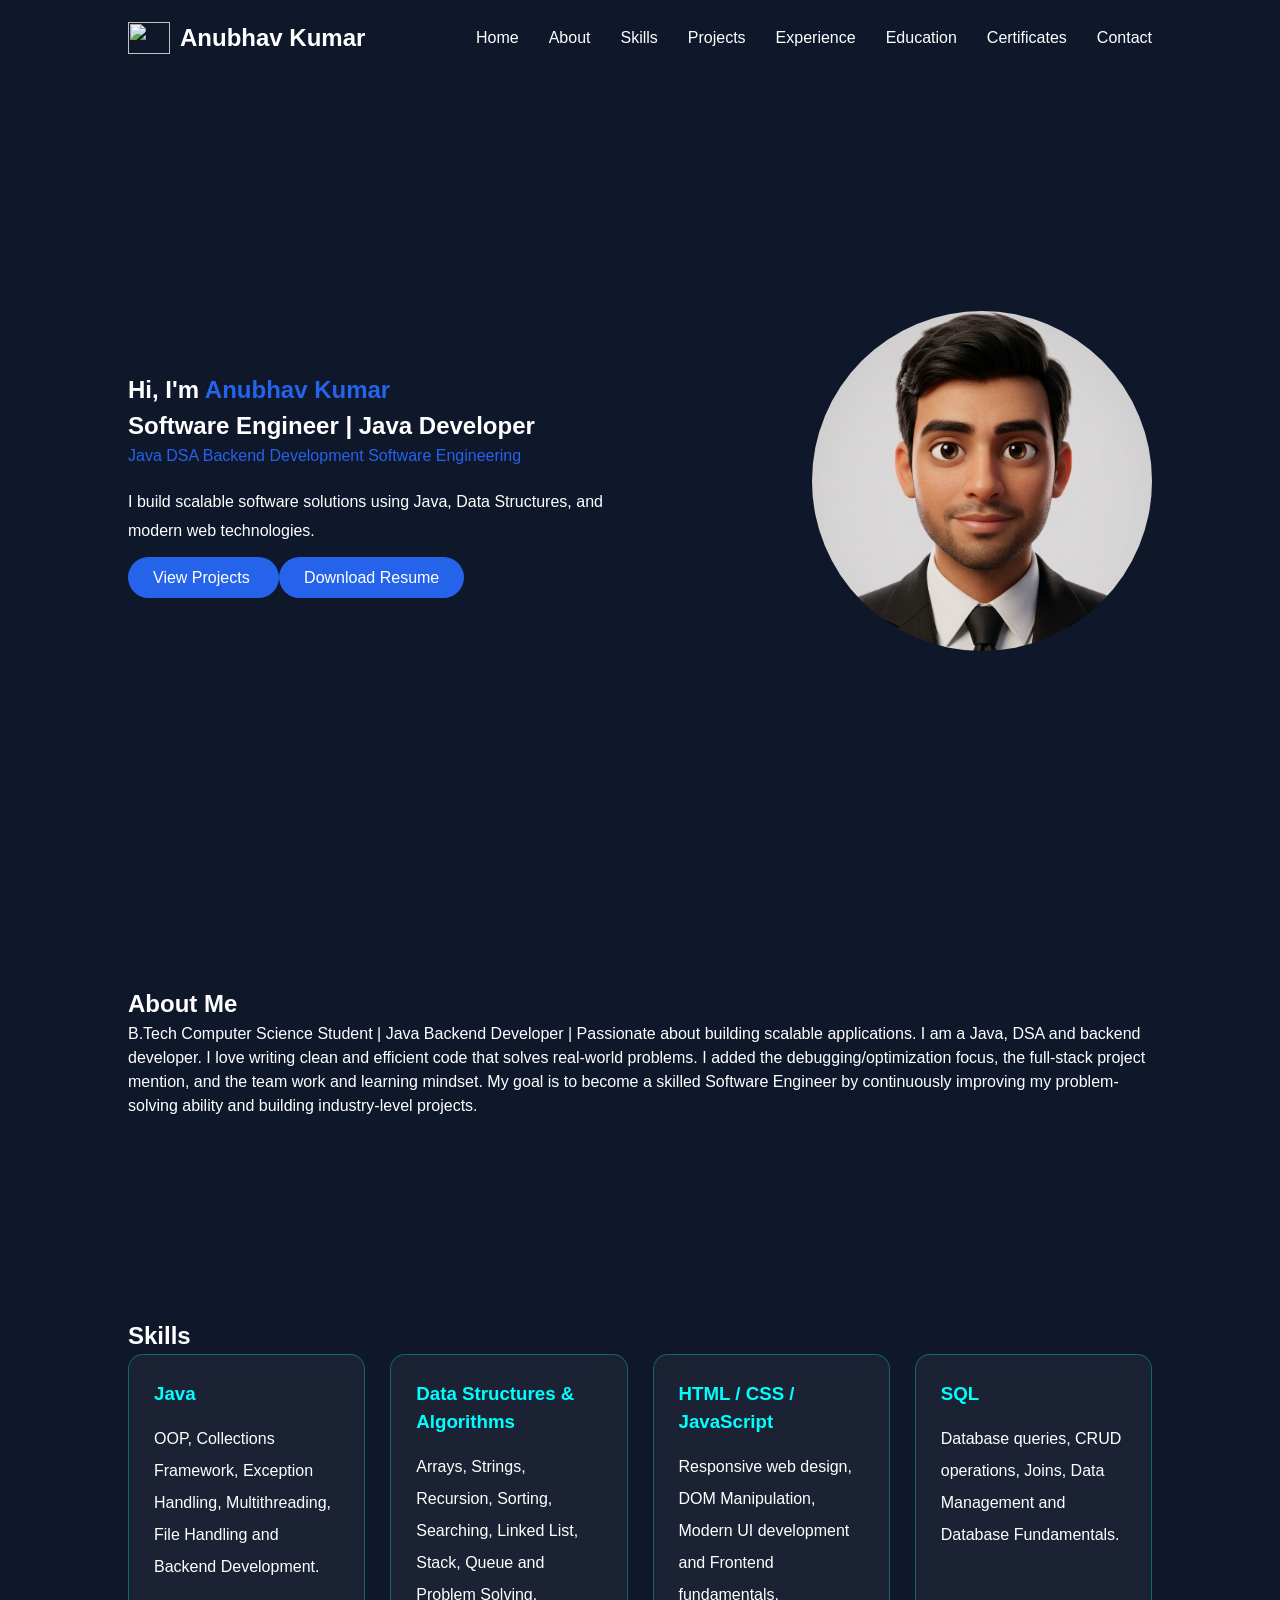
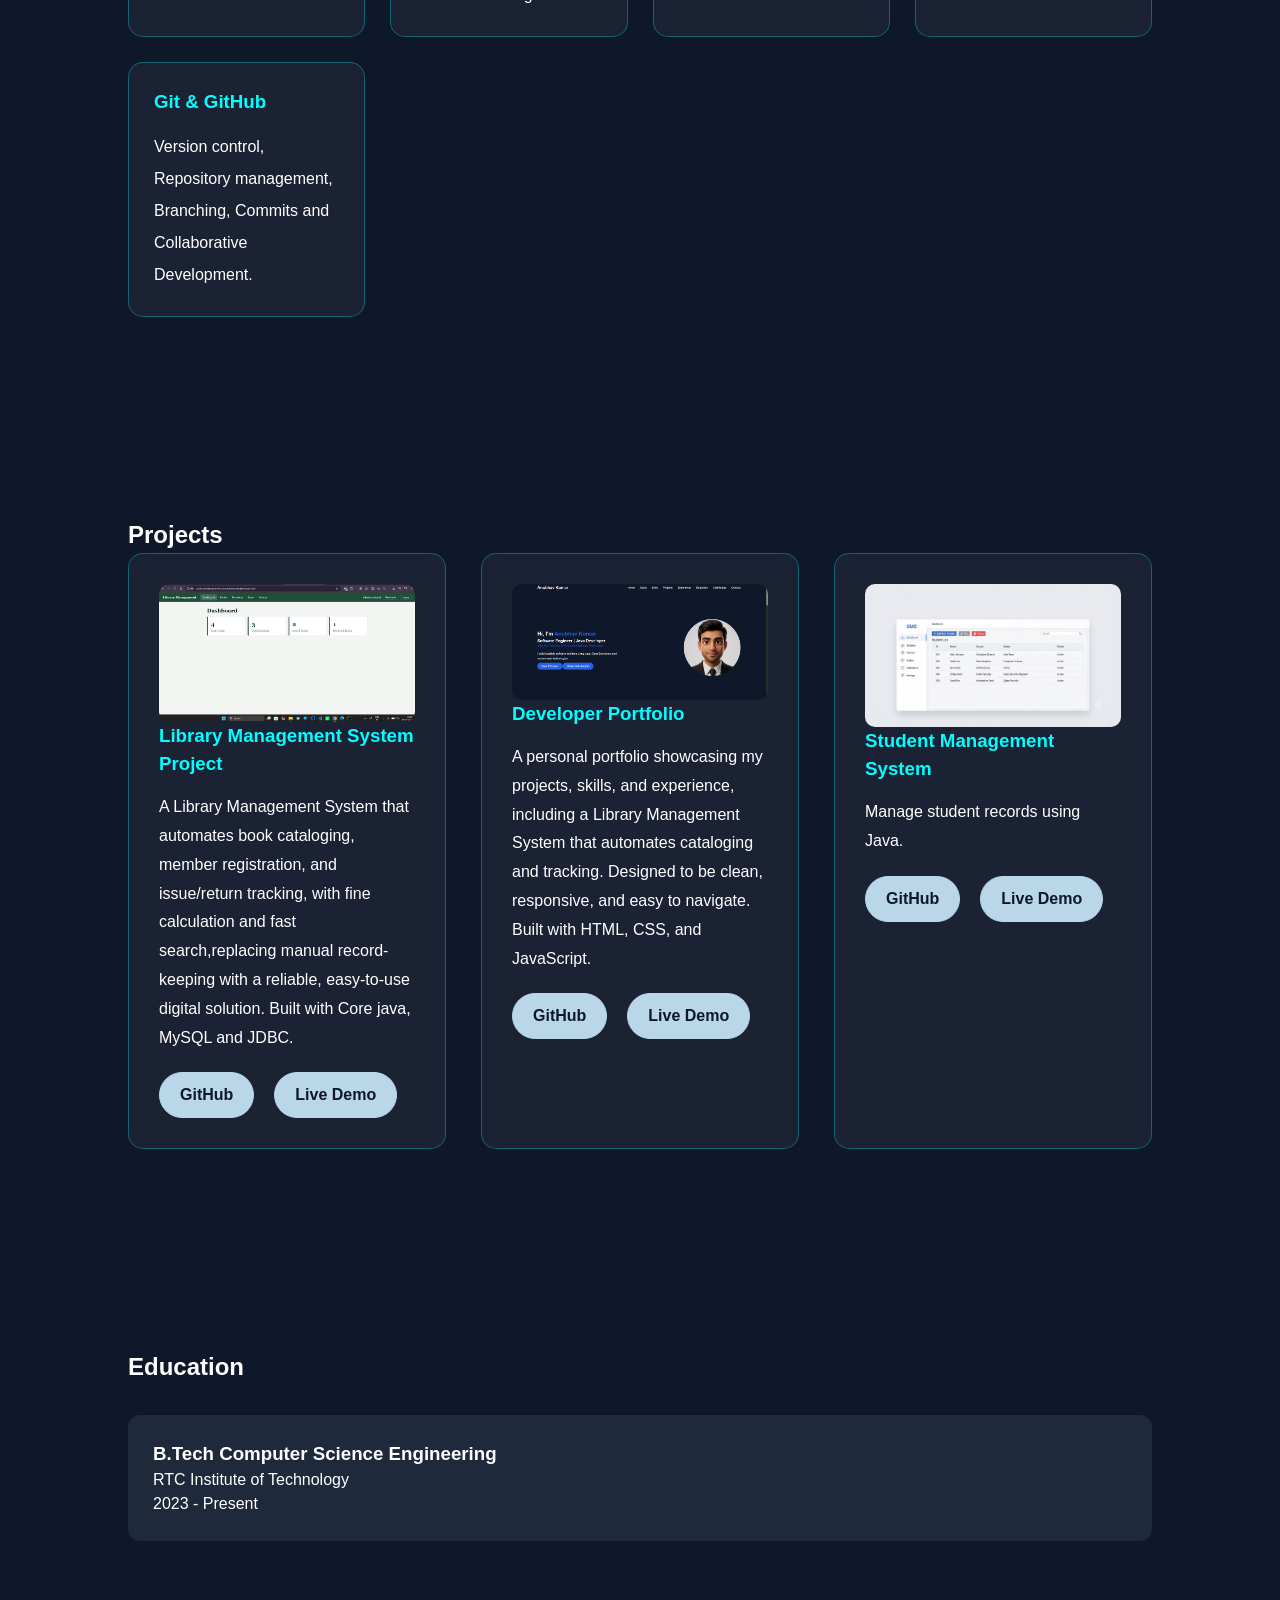
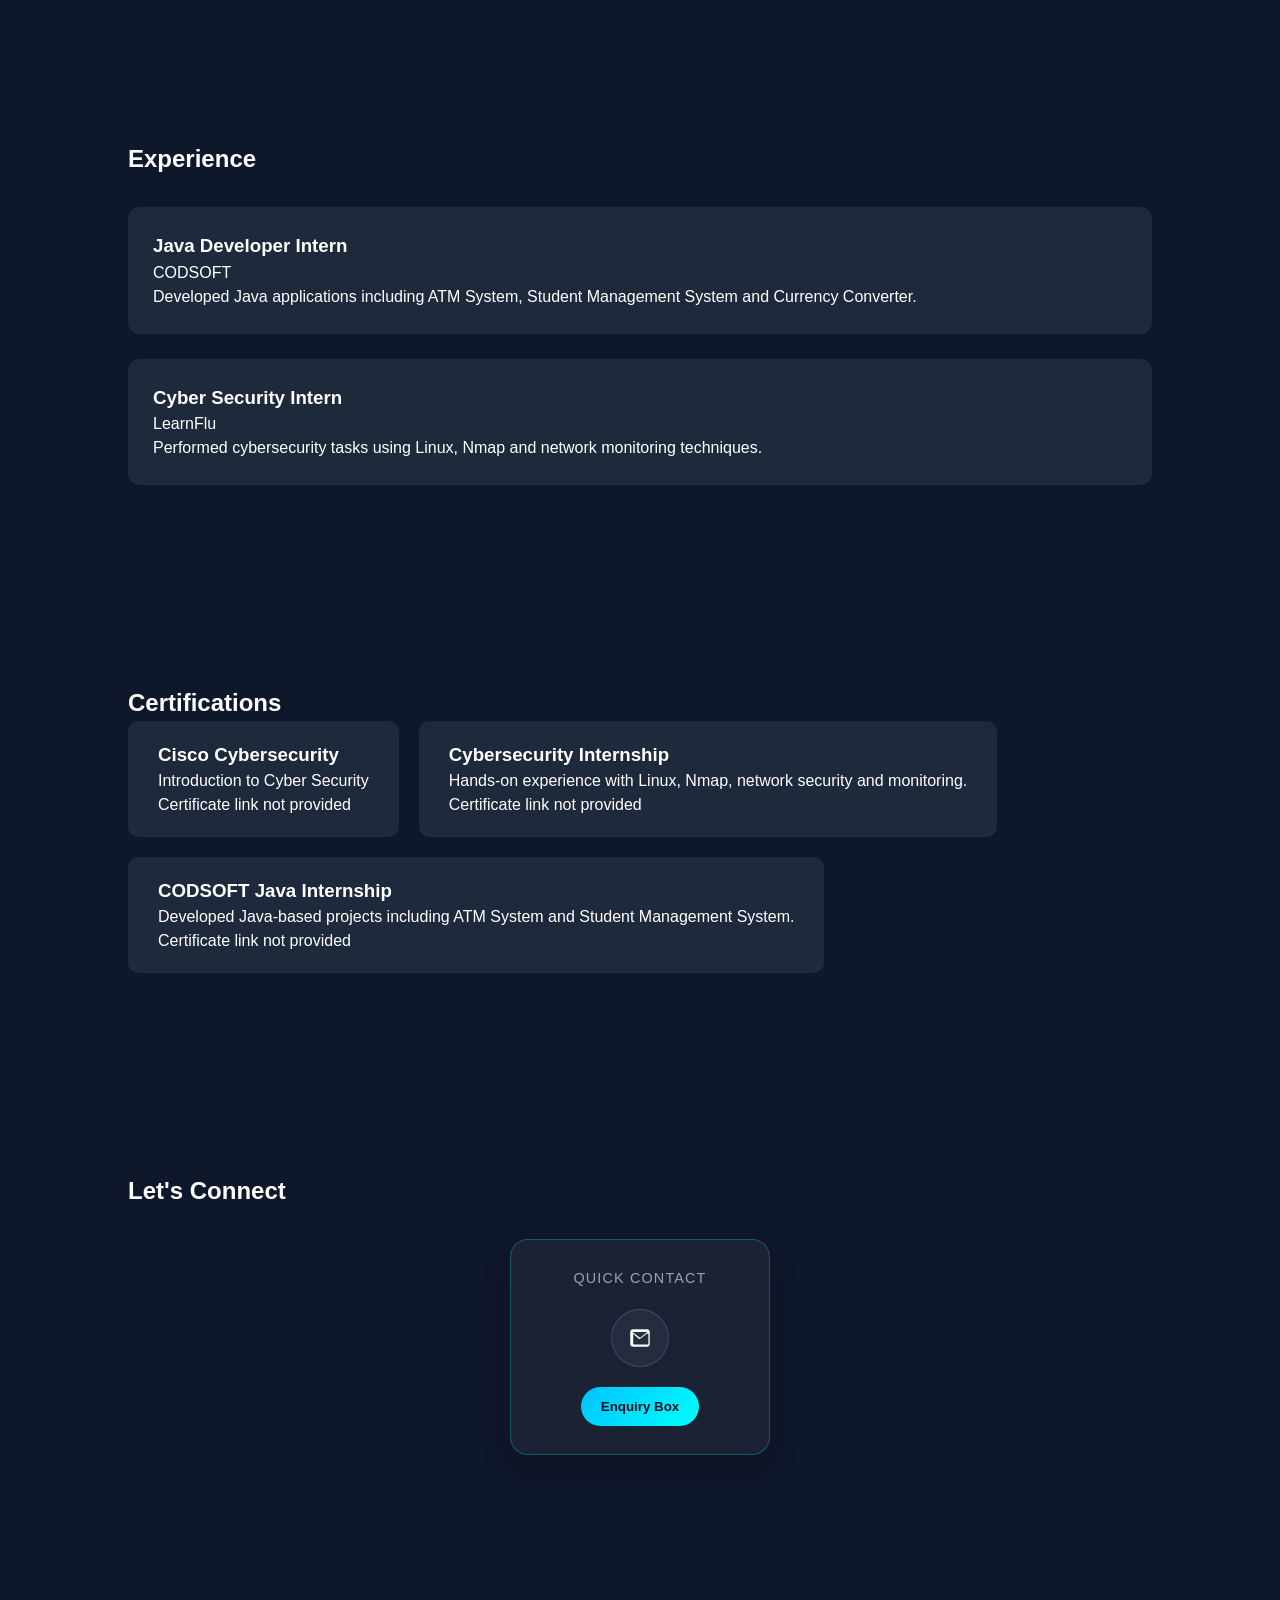
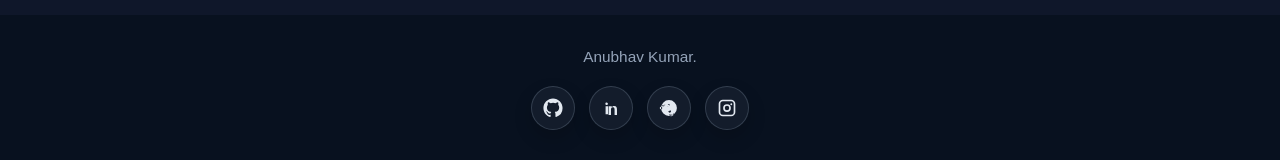
==== commit bac51186: "Update HTML structure and content for portfolio" ====
--- a/index.html
+++ b/index.html
@@ -14,7 +14,7 @@
     <link rel="stylesheet" href="css/components.css">
     <link rel="stylesheet" href="css/responsive.css">
 
-        <style>
+    <style>
         #pageLoader {
             position: fixed;
             inset: 0;
@@ -29,20 +29,26 @@
             width: min(42vw, 220px);
             max-height: 120px;
             object-fit: contain;
+            filter: brightness(0) invert(1);
+            animation: loaderPulse 1.4s ease-in-out infinite;
         }
     </style>
 
 </head>
 
 <body>
-   
+
     <div class="page-loader" id="pageLoader" role="status" aria-label="Loading portfolio">
         <img src="assets/profile/portfolio-logo.png" alt="" aria-hidden="true">
     </div>
+
     <!-- Navbar -->
     <header>
         <nav class="navbar">
-            <h2 class="logo">Anubhav Kumar  </h2>
+            <h2 class="logo">
+                <img src="assets/profile/portfolio-logo.png" alt="" aria-hidden="true">
+                <span>Anubhav Kumar</span>
+            </h2>
 
            <ul class="nav-links">
 
@@ -56,6 +62,7 @@
             <li><a href="#contact">Contact</a></li>
 
 </ul>
+
         </nav>
     </header>
 
@@ -260,7 +267,7 @@
                 alt="Enterprise banking system project">
 
             <h3>
-            Developer Portfolio Project
+            Developer Portfolio
             </h3>
 
             <p>
@@ -274,7 +281,7 @@
                <ul>
                 <li><a href="https://github.com/Anubhavkr0007/Portfolio">GitHub</a></li>
 
-                <li><a href="https://my-portfolioio.vercel.app/">Live Demo
+                <li><a href="https://my-portfolio-weld-five-22.vercel.app/">Live Demo
                 </a>
                 </li>
                 </ul>
@@ -390,6 +397,8 @@
             Introduction to Cyber Security
         </p>
 
+        <span>Certificate link not provided</span>
+
     </div>
 
 
@@ -404,6 +413,7 @@
             Nmap, network security and monitoring.
         </p>
 
+        <span>Certificate link not provided</span>
 
     </div>
 
@@ -420,6 +430,8 @@
             ATM System and Student Management System.
         </p>
 
+        <span>Certificate link not provided</span>
+
     </div>
 
 
@@ -458,7 +470,6 @@
         <h3 id="contactModalTitle">Work & Enquiry</h3>
 
         <form class="contact-form" id="contactForm">
-
 
             <label>
                 Full Name
@@ -475,9 +486,8 @@
                 <textarea name="message" placeholder="Tell me about your project or enquiry..." required></textarea>
             </label>
 
-            <button type="submit">Send Message</button>  
+            <button type="submit">Send Message</button>
             <p class="contact-form-status" id="contactFormStatus" role="status" aria-live="polite"></p>
-            
 
         </form>
 
@@ -486,6 +496,8 @@
 </div>
 
 </section>
+
+
 
 <footer>
 
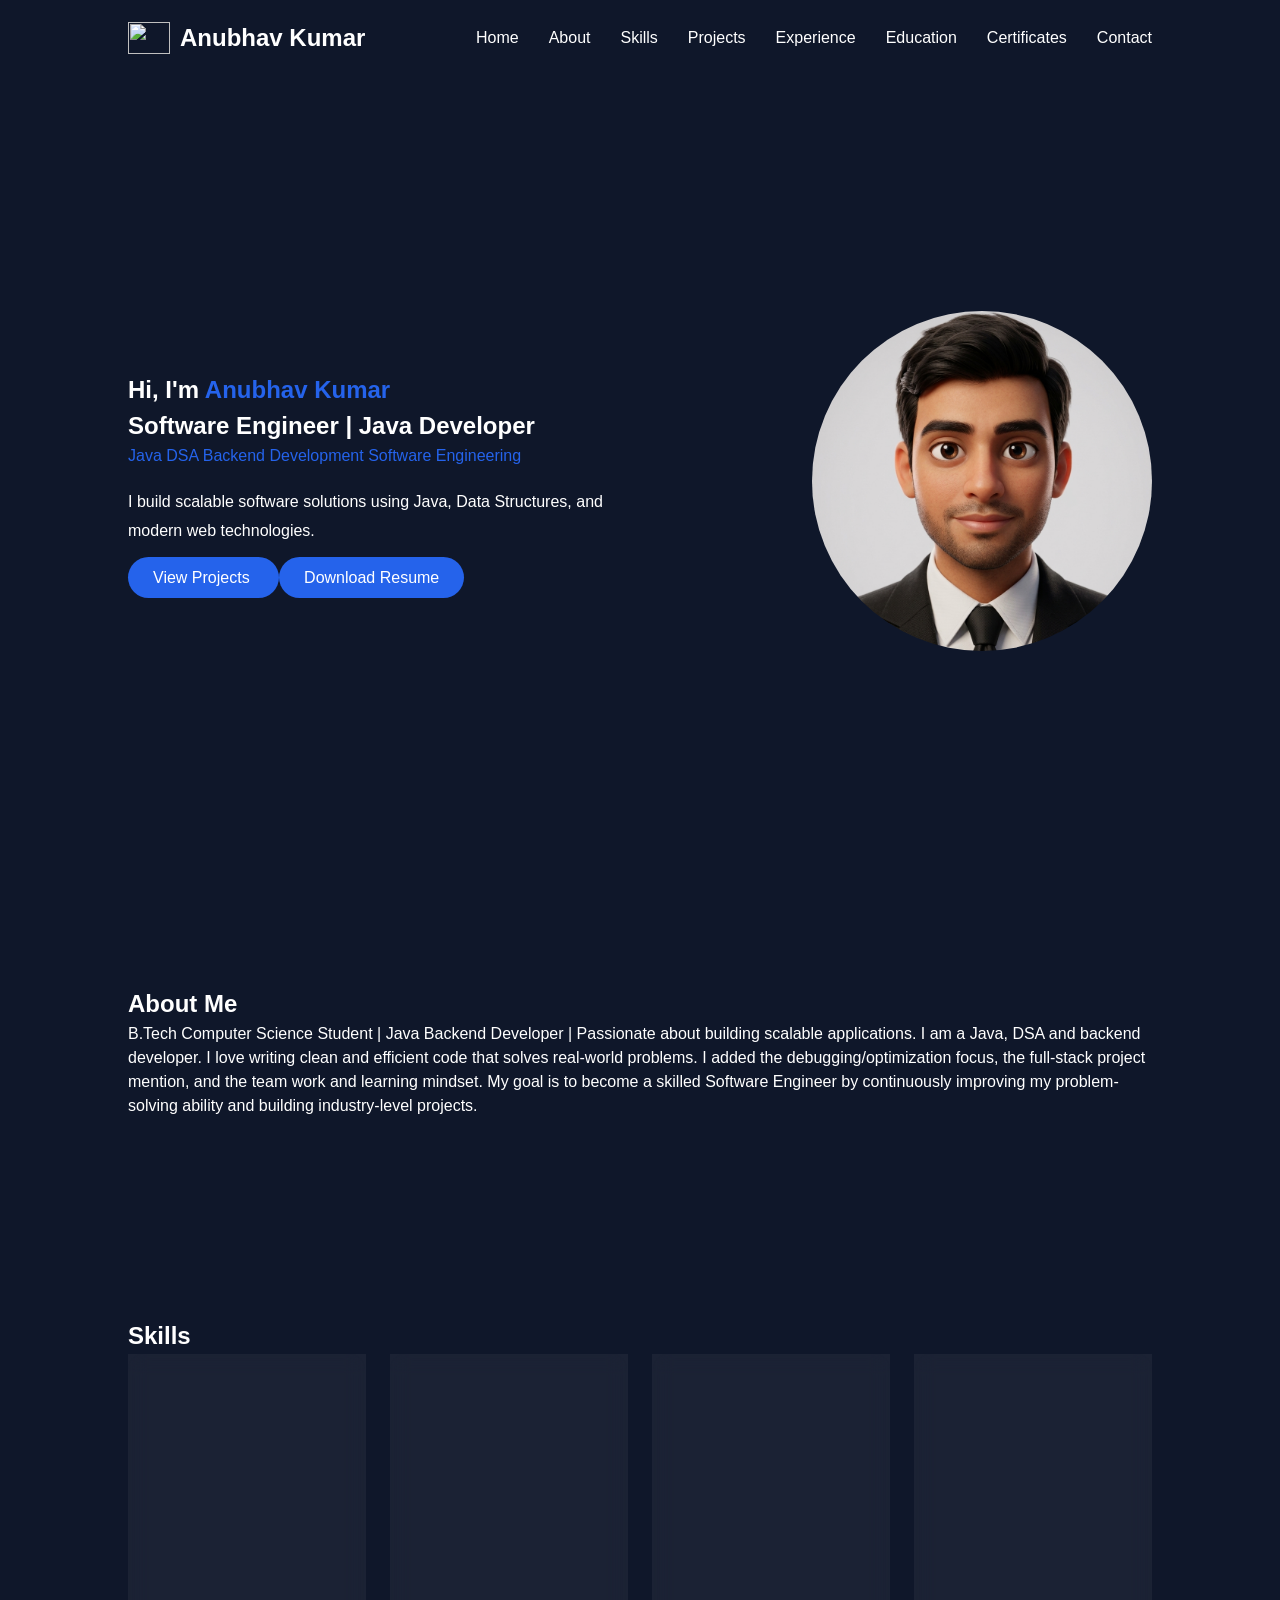
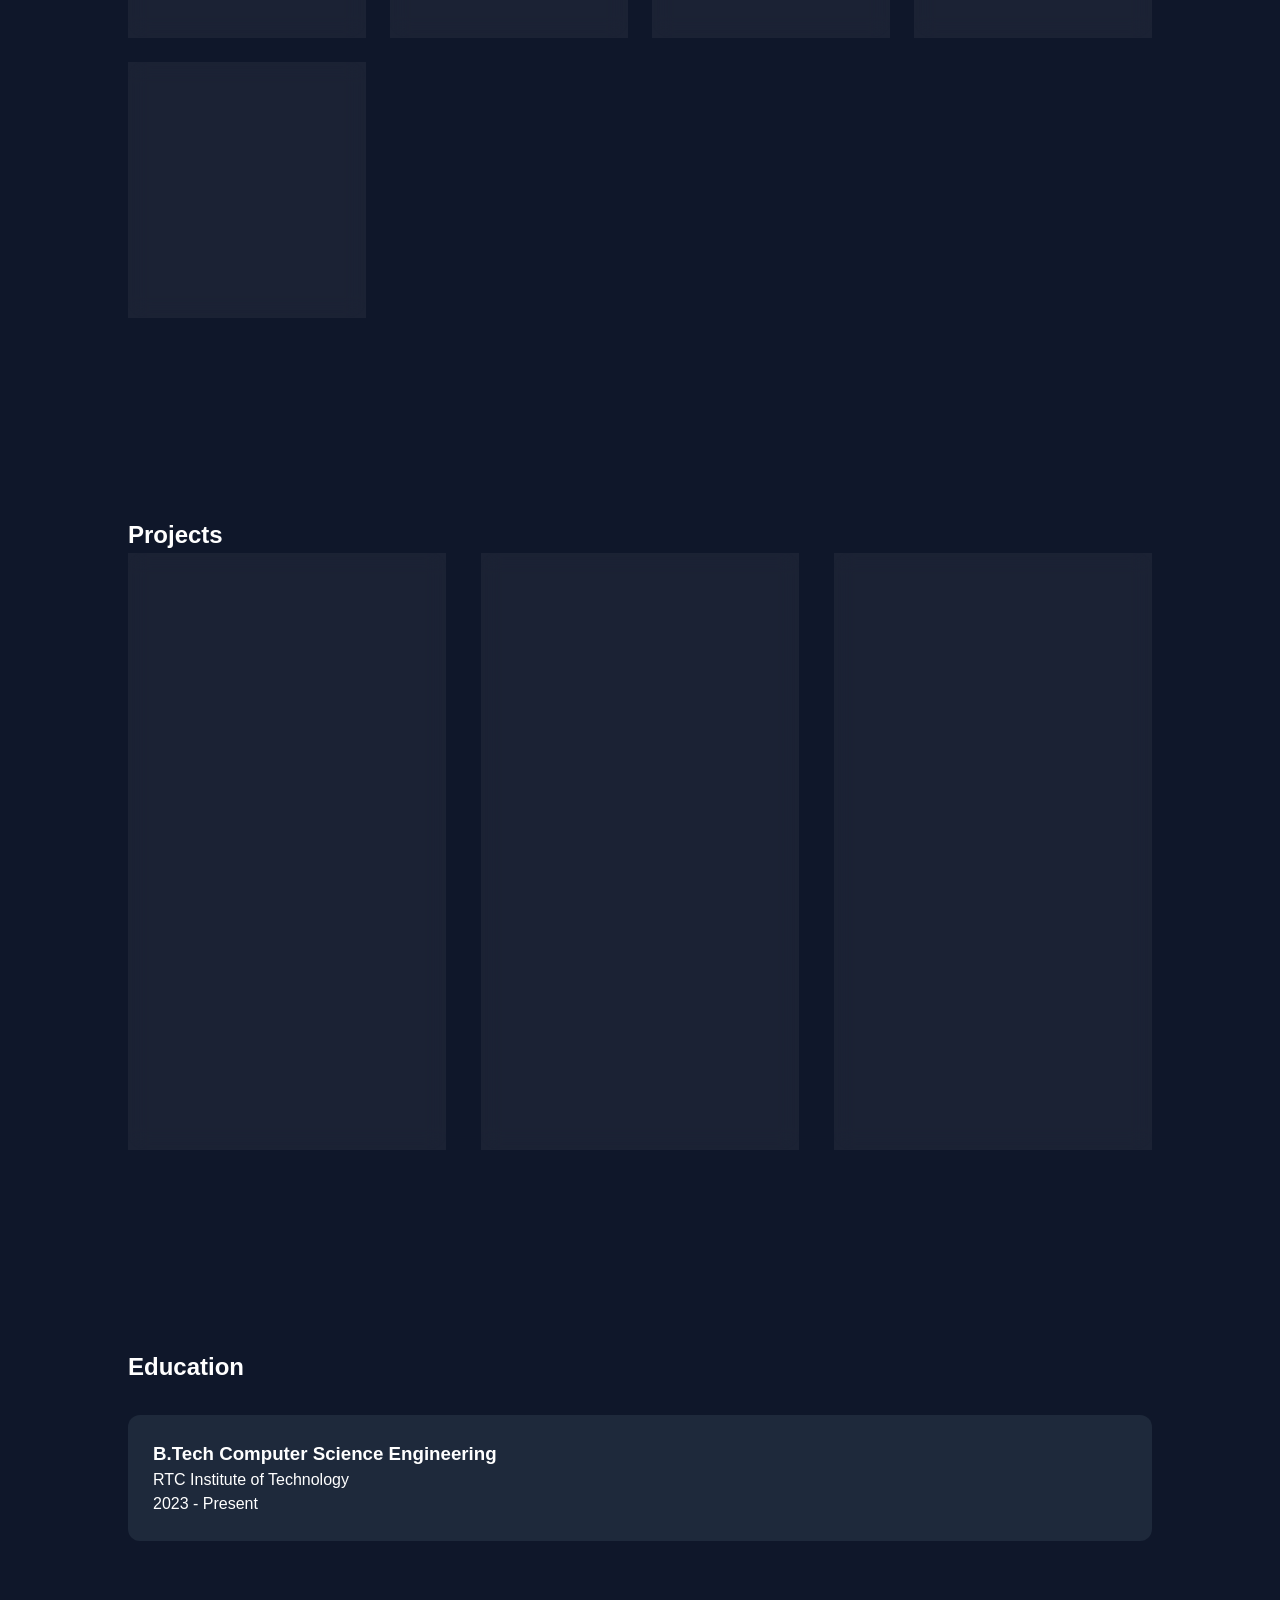
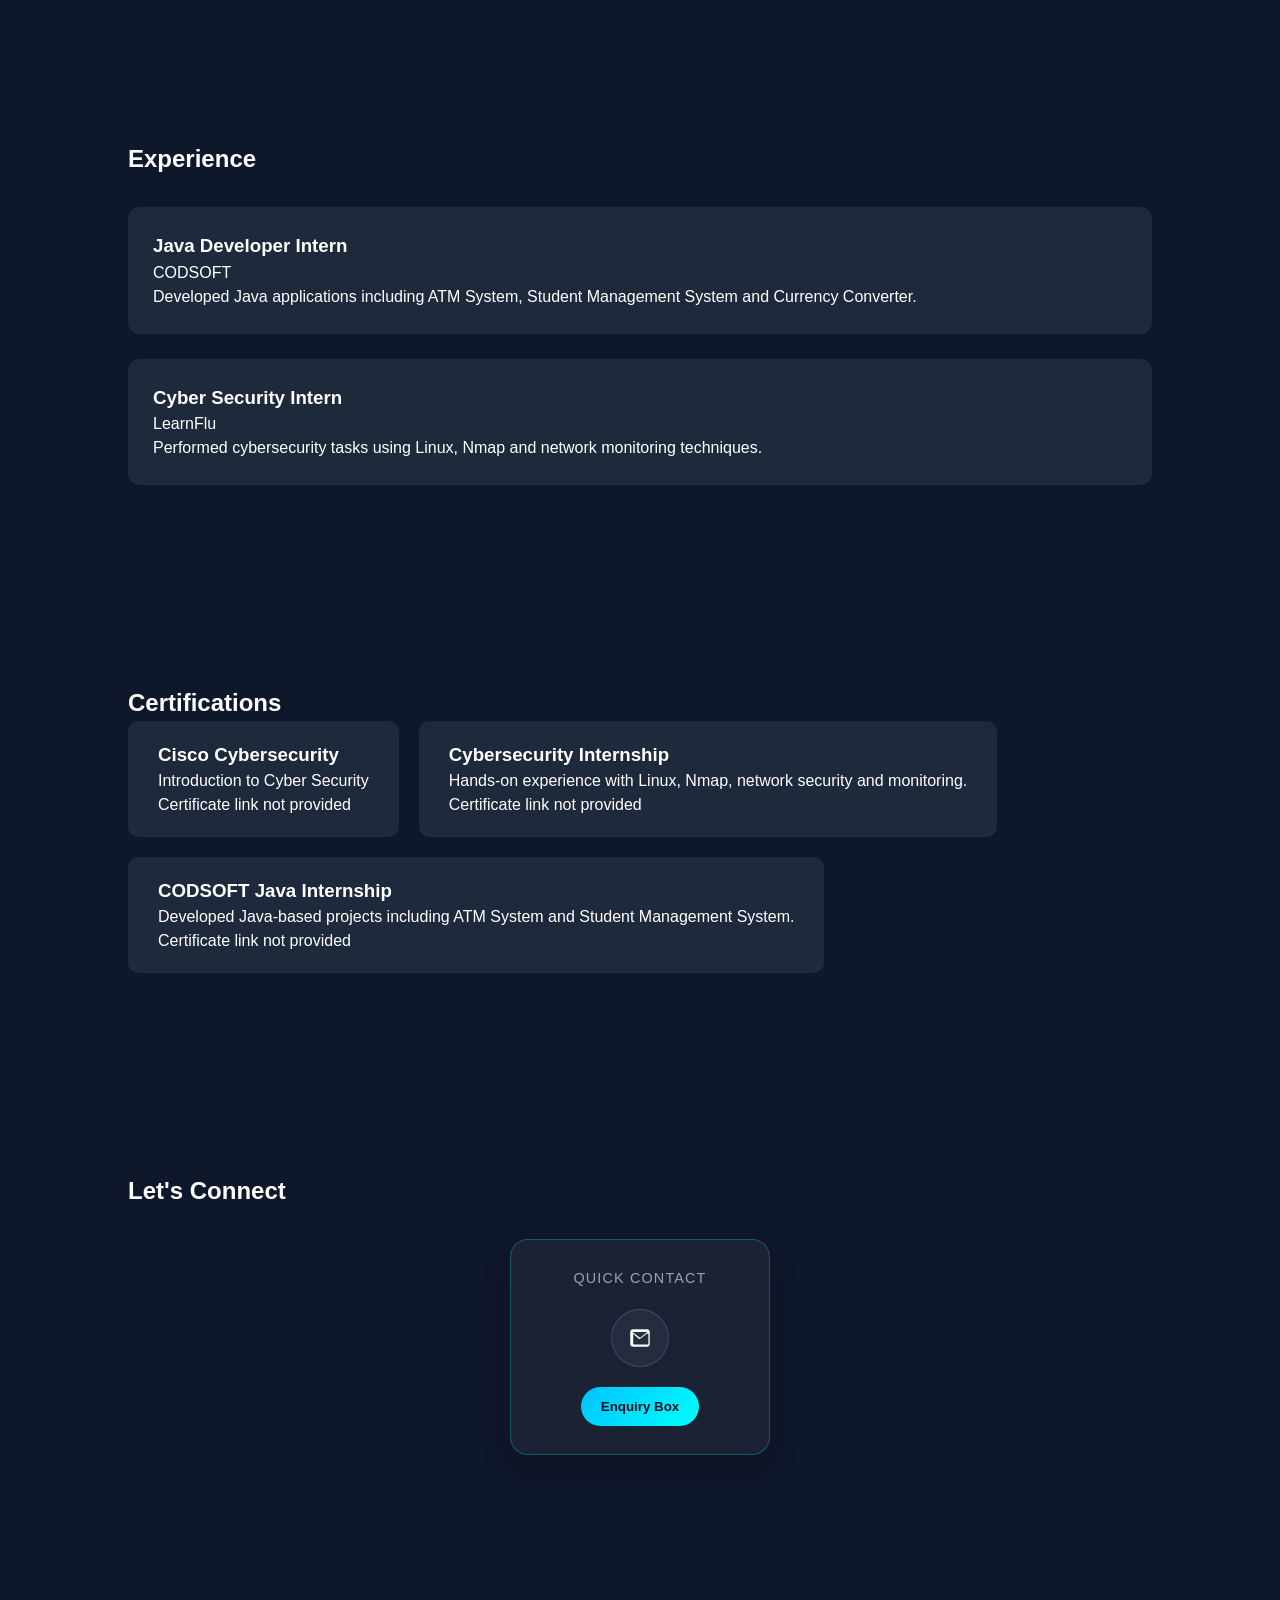
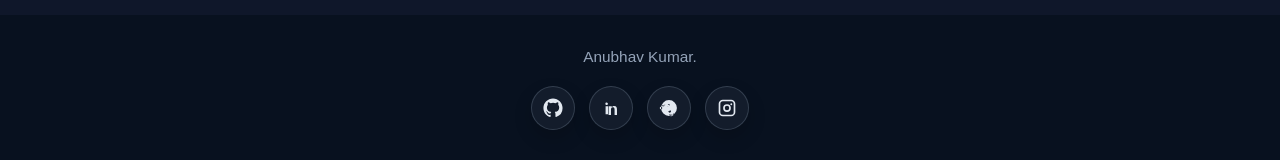
==== commit b1fe0ed2: "Update email link to open Gmail instead of mailto" ====
--- a/index.html
+++ b/index.html
@@ -449,7 +449,7 @@
 
         <p class="contact-label">Quick Contact</p>
 
-        <a class="mail-link" href="mailto:anubhavkumar2607@gmail.com" aria-label="Send an email">
+        <a class="mail-link" href="https://mail.google.com/mail/?view=cm&fs=1&to=anubhavkumar2607@gmail.com" aria-label="Send an email in Gmail" target="_blank" rel="noopener noreferrer">
             <svg viewBox="0 0 24 24" aria-hidden="true"><path d="M3 6.75A2.75 2.75 0 0 1 5.75 4h12.5A2.75 2.75 0 0 1 21 6.75v10.5A2.75 2.75 0 0 1 18.25 20H5.75A2.75 2.75 0 0 1 3 17.25V6.75Zm2.1-.25 6.9 5.24 6.9-5.24H5.1Zm13.15 1.5-6.03 4.58a1.25 1.25 0 0 1-1.44 0L5.75 8v9.25c0 .41.34.75.75.75h12.5c.41 0 .75-.34.75-.75V8Z"/></svg>
         </a>
 
--- a/css/main.css
+++ b/css/main.css
@@ -1,6 +1,6 @@
 /* ==============================
    GLOBAL STYLES
-================================ */
+=============================== */
 
 body {
 
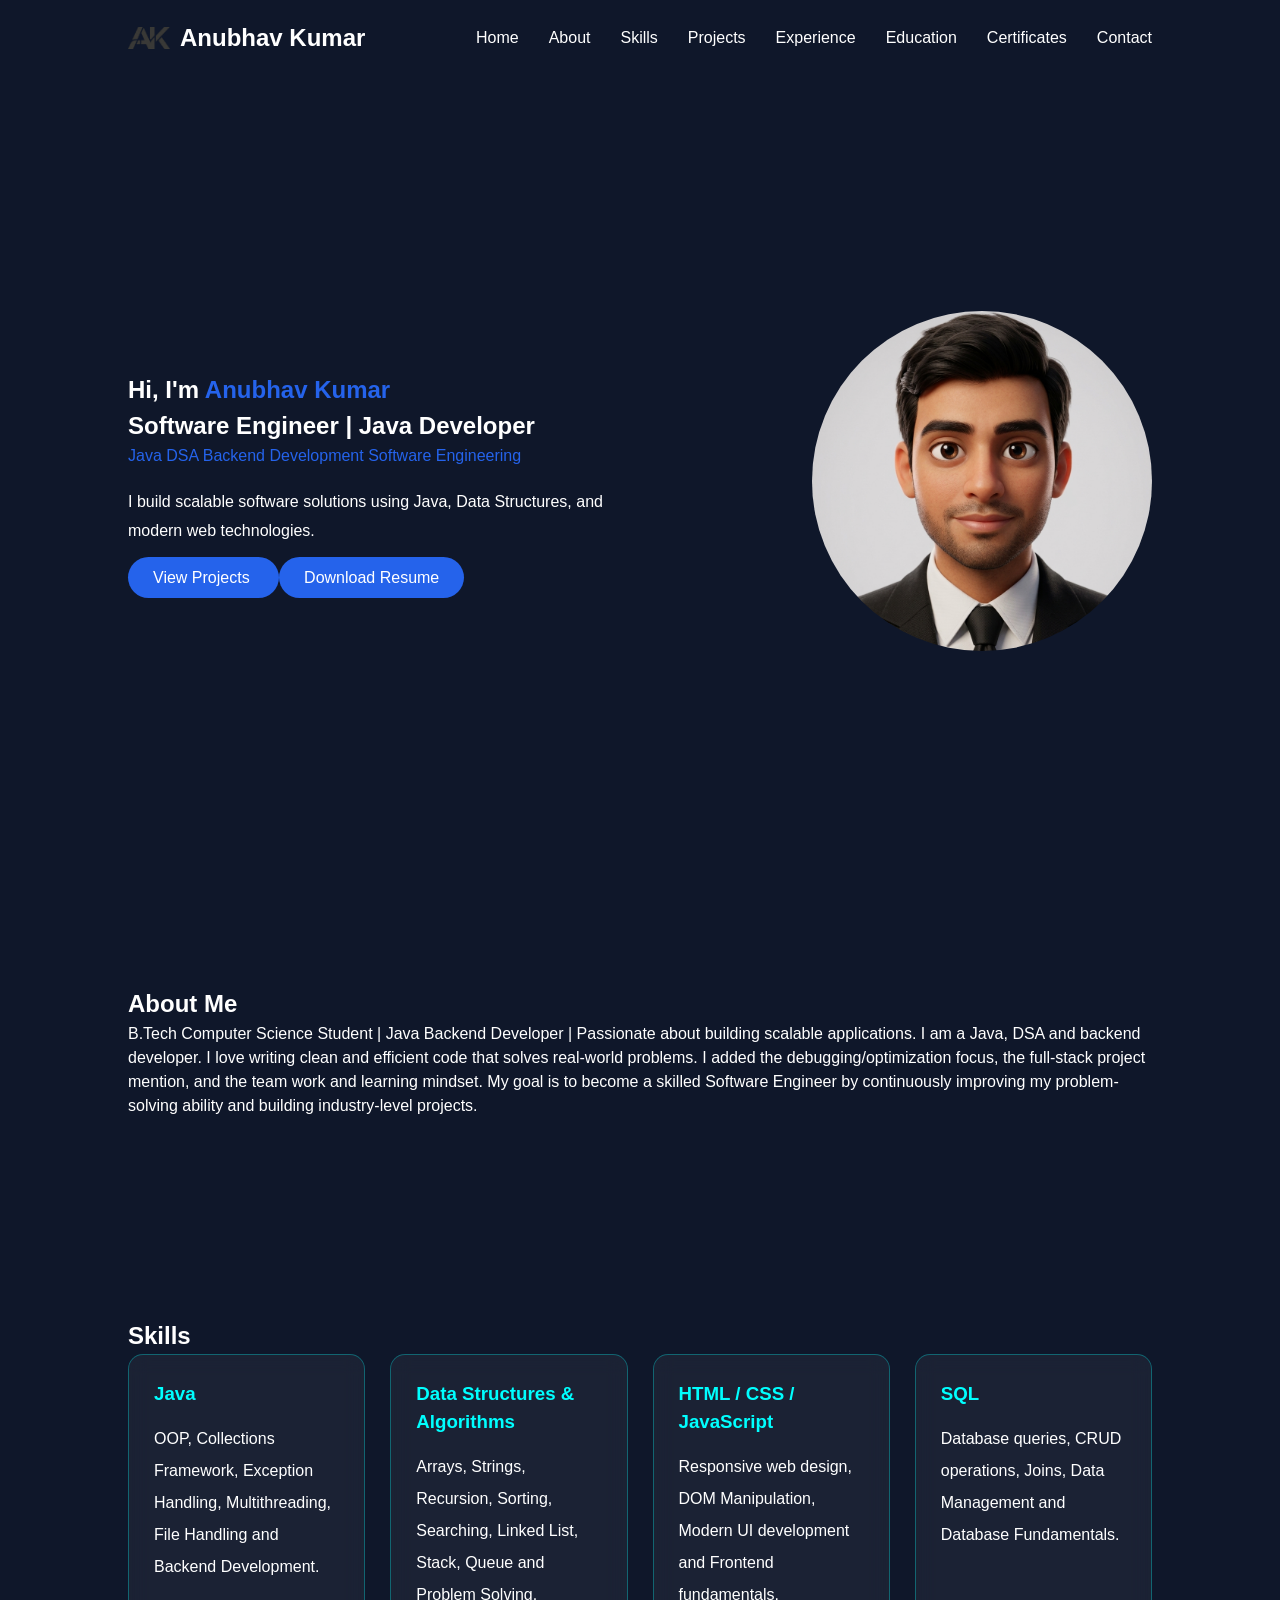
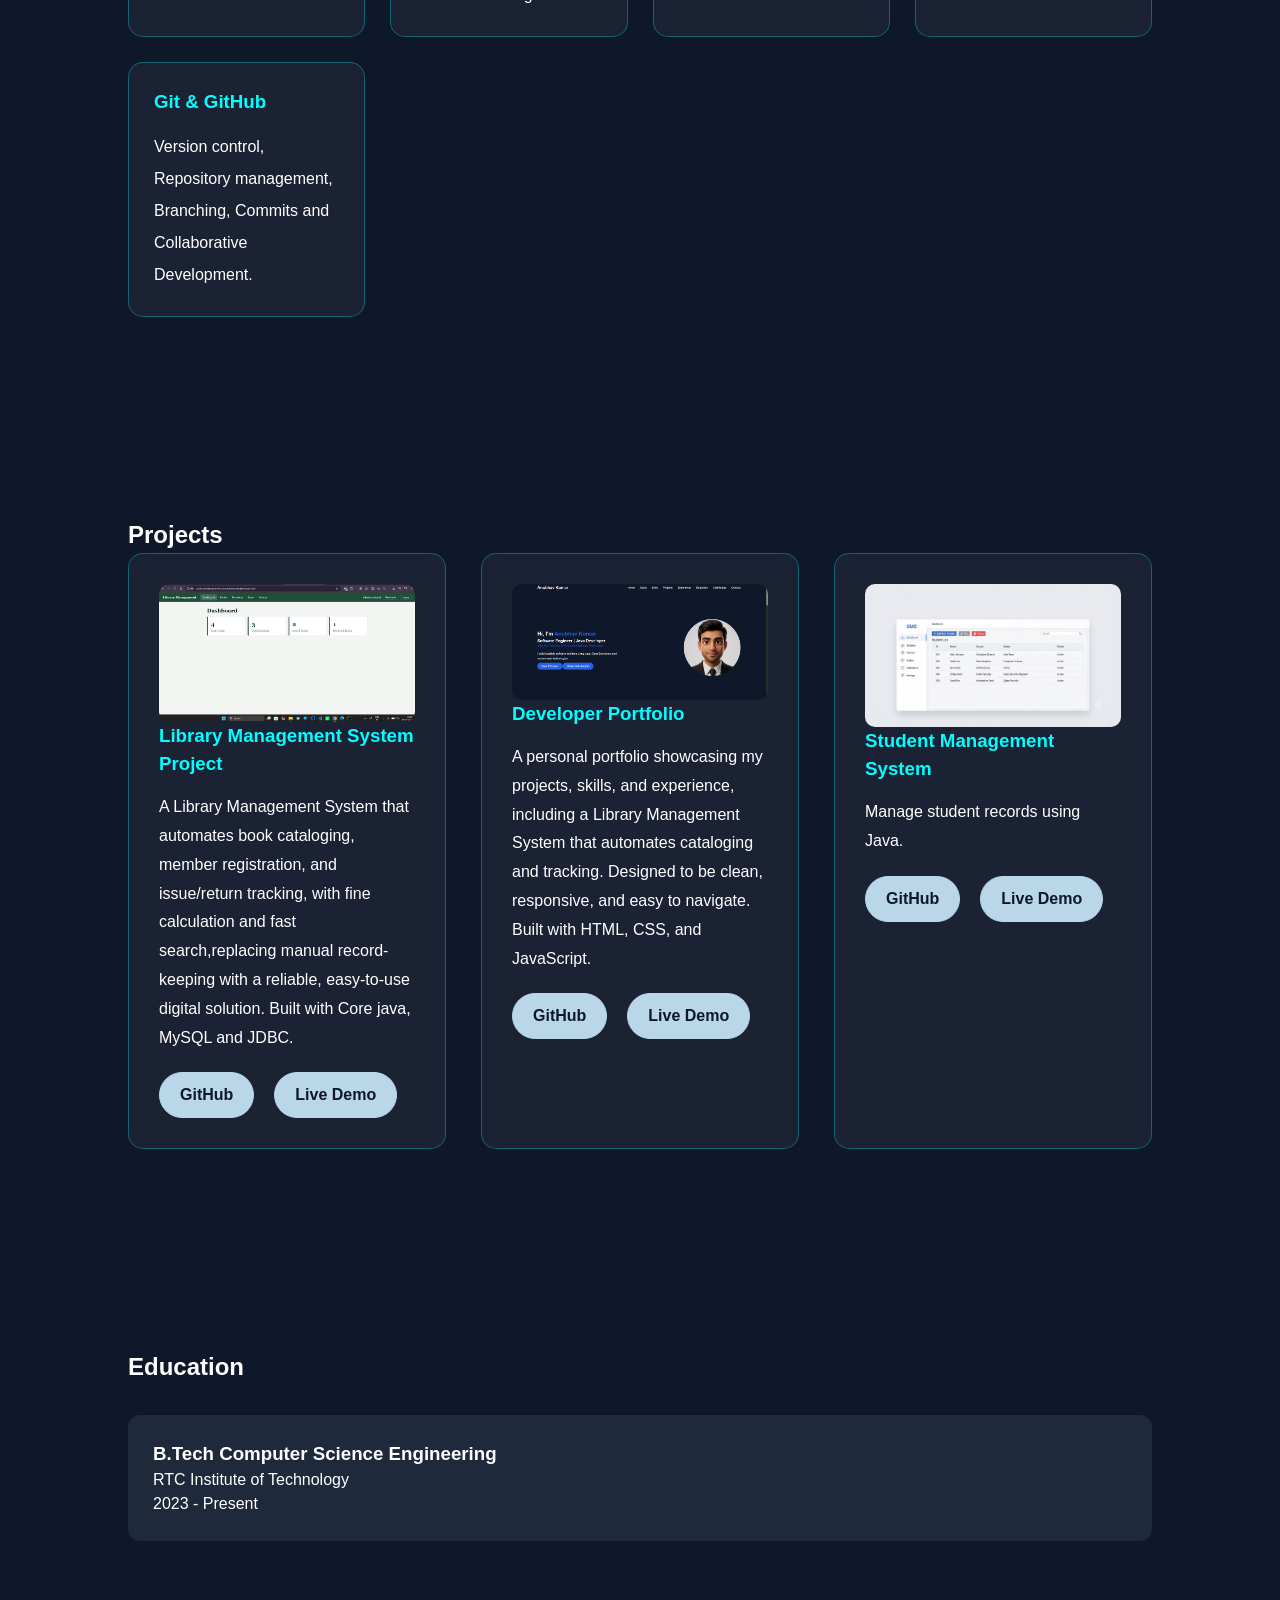
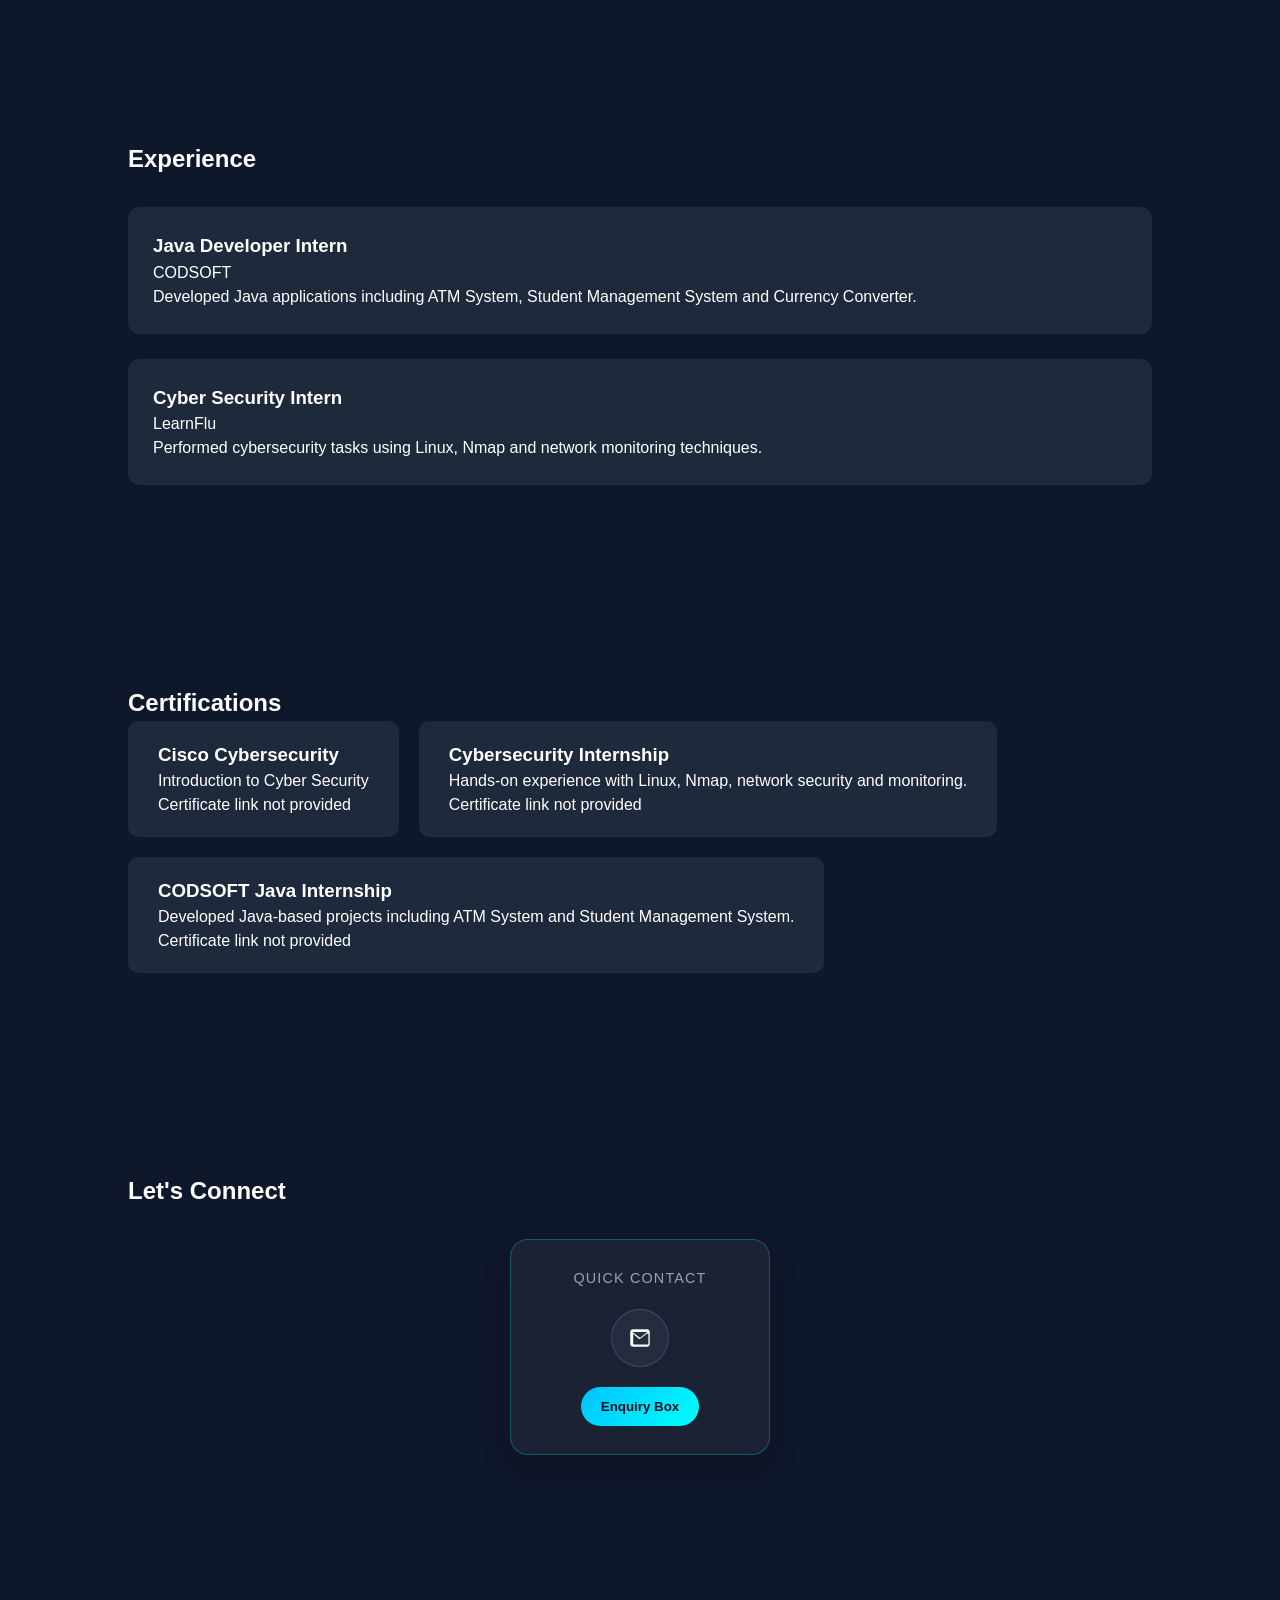
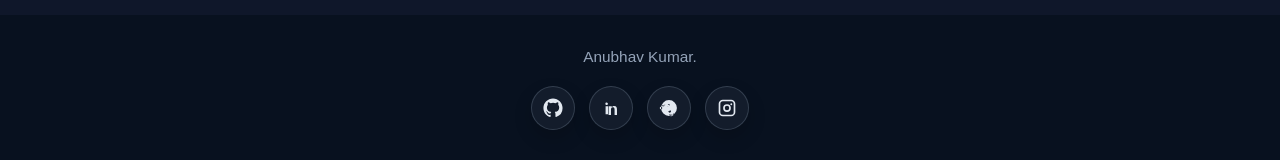
==== commit 856212db: "Change background color and loader animation effects" ====
--- a/index.html
+++ b/index.html
@@ -22,7 +22,7 @@
             display: flex;
             align-items: center;
             justify-content: center;
-            background: #050505;
+             background: rgba(20, 14, 93, 0.863);
         }
 
         #pageLoader img {
@@ -30,7 +30,9 @@
             max-height: 120px;
             object-fit: contain;
             filter: brightness(0) invert(1);
-            animation: loaderPulse 1.4s ease-in-out infinite;
+            transform-origin: center;
+            opacity: 0;
+            animation: loaderZoom 1.4s ease-in-out infinite;
         }
     </style>
 
